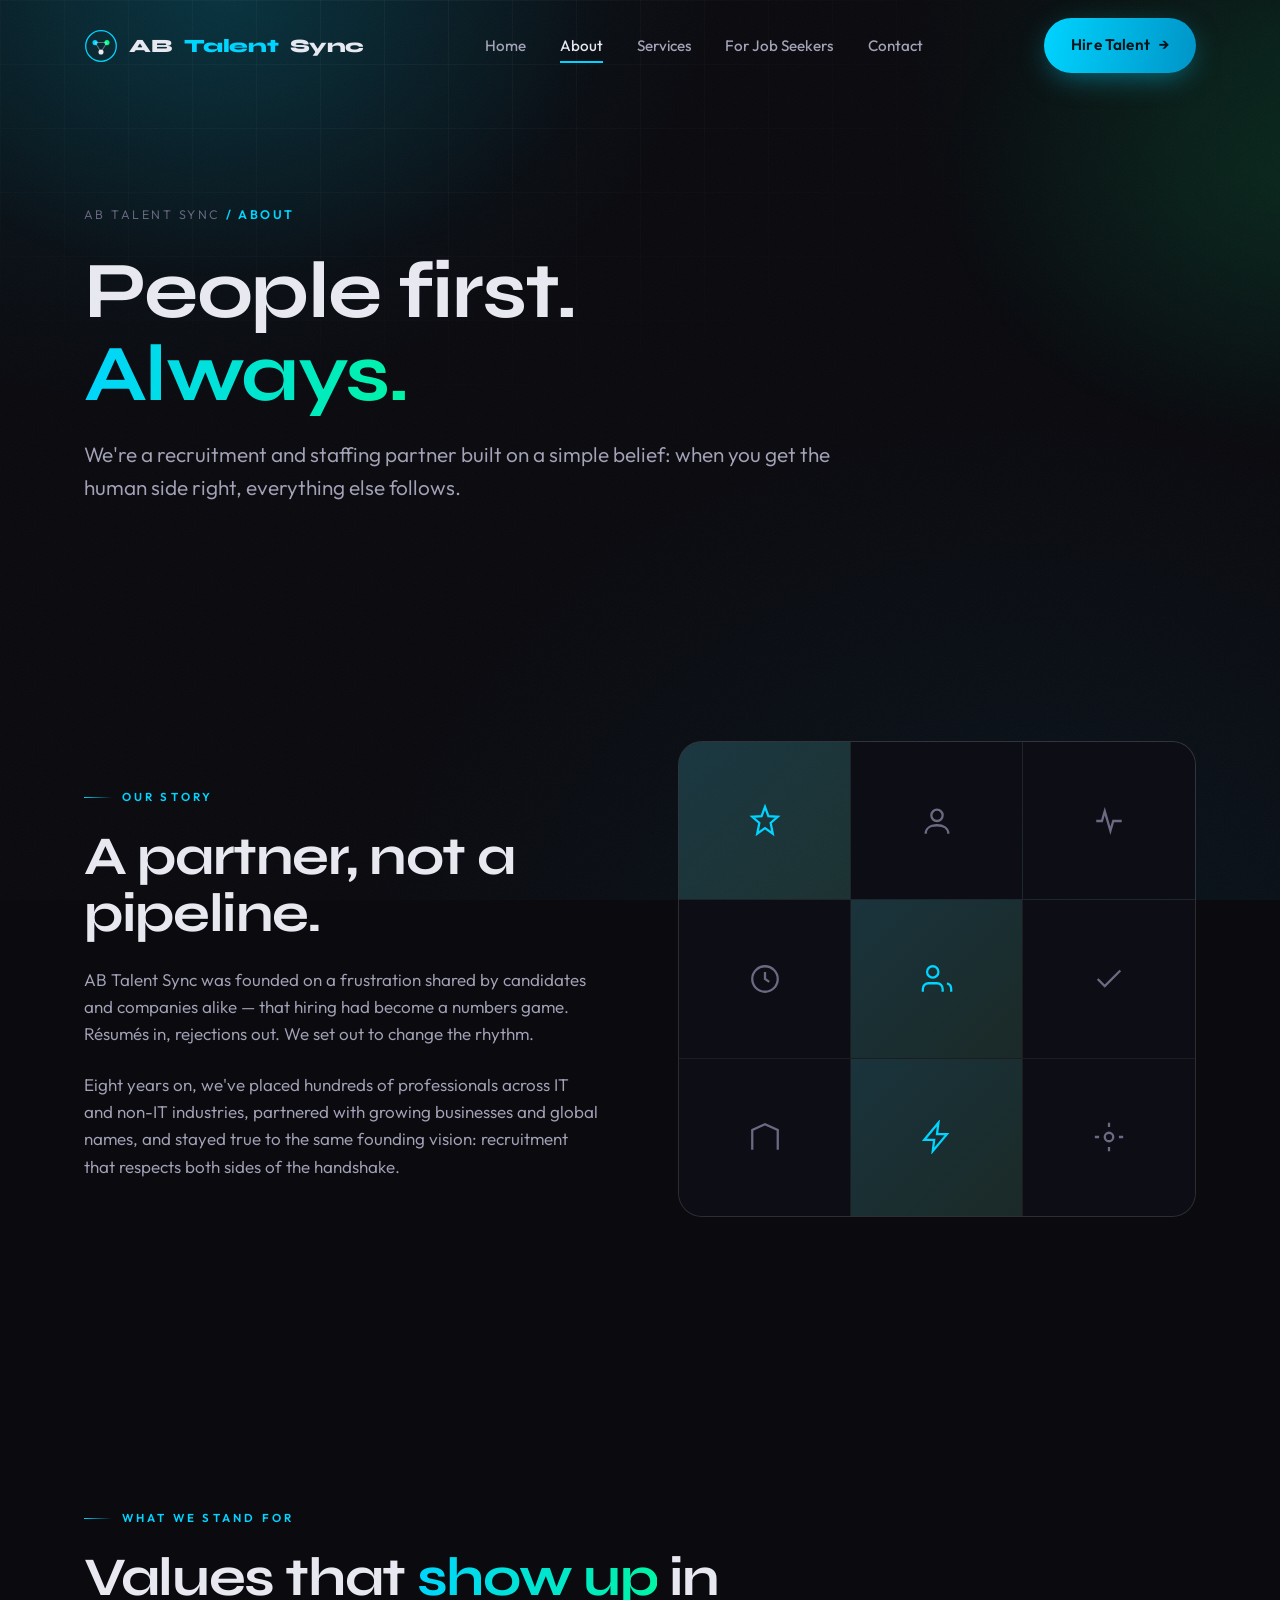
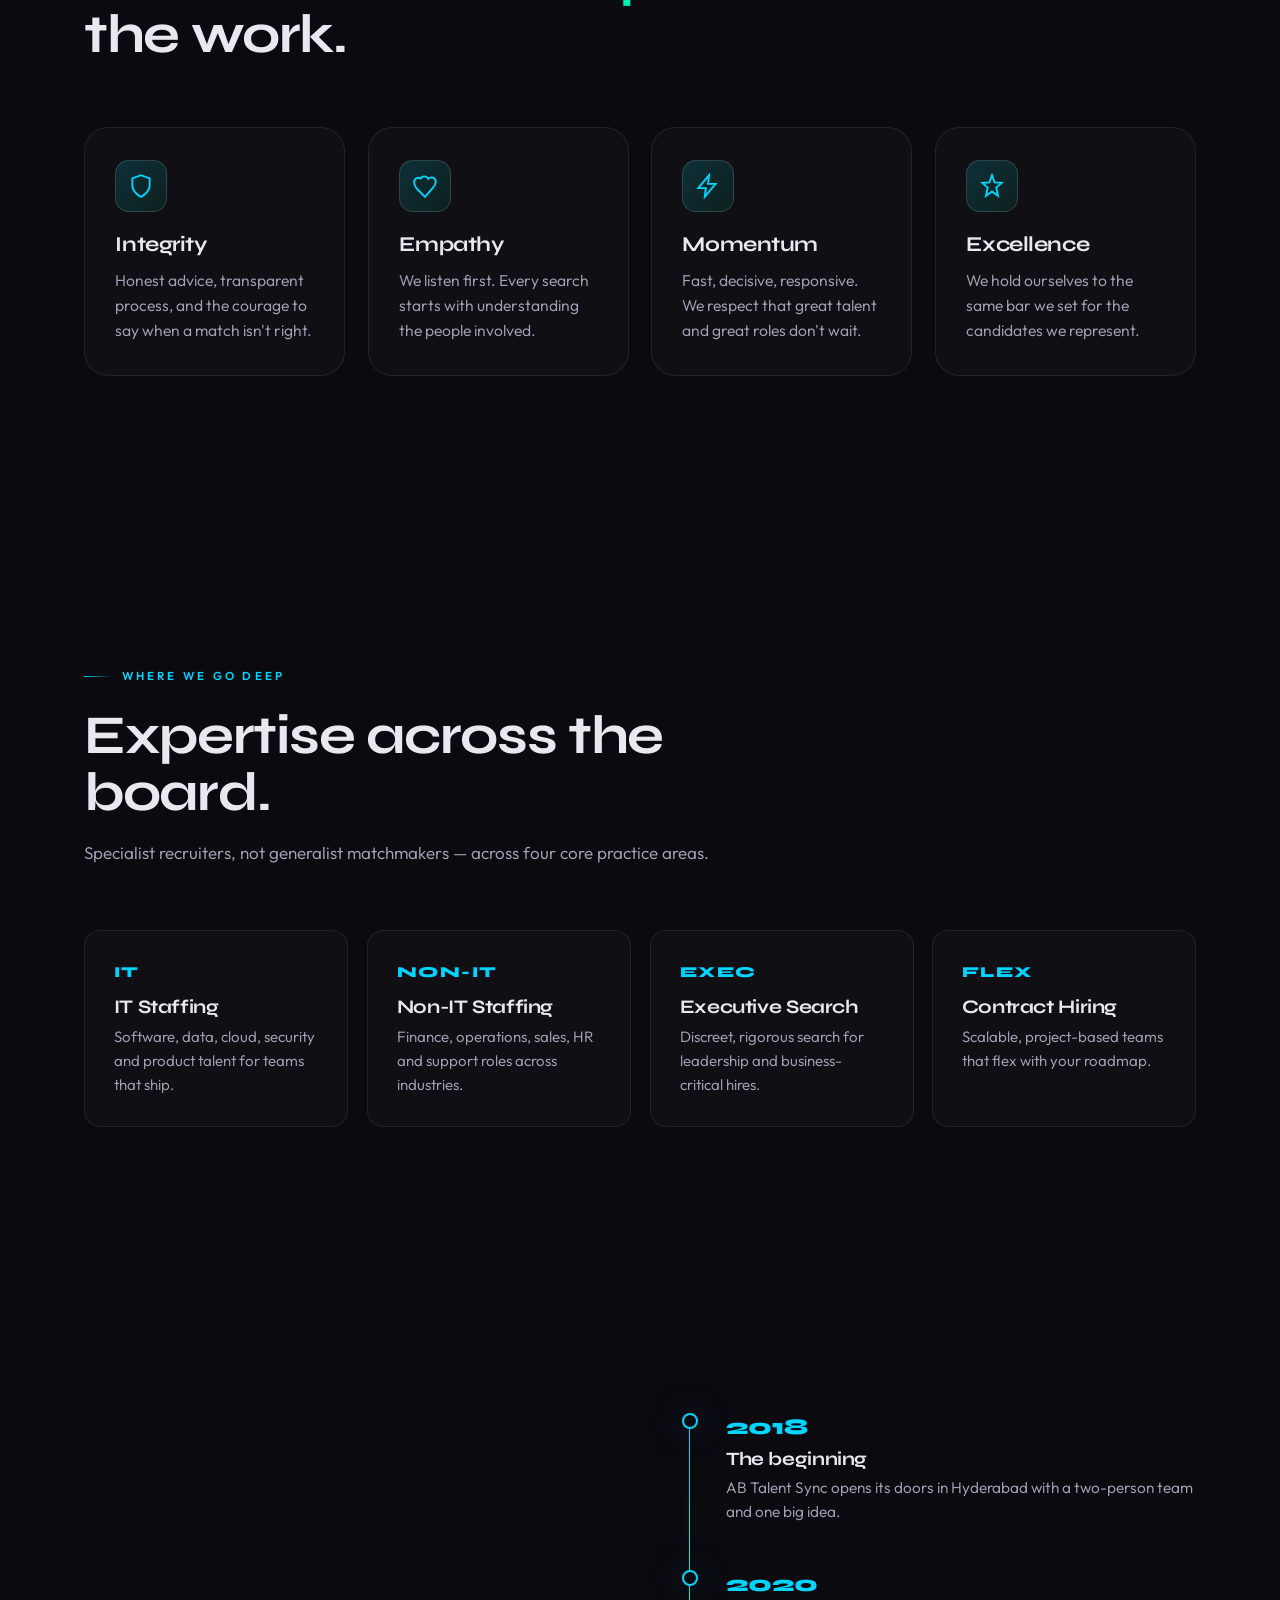
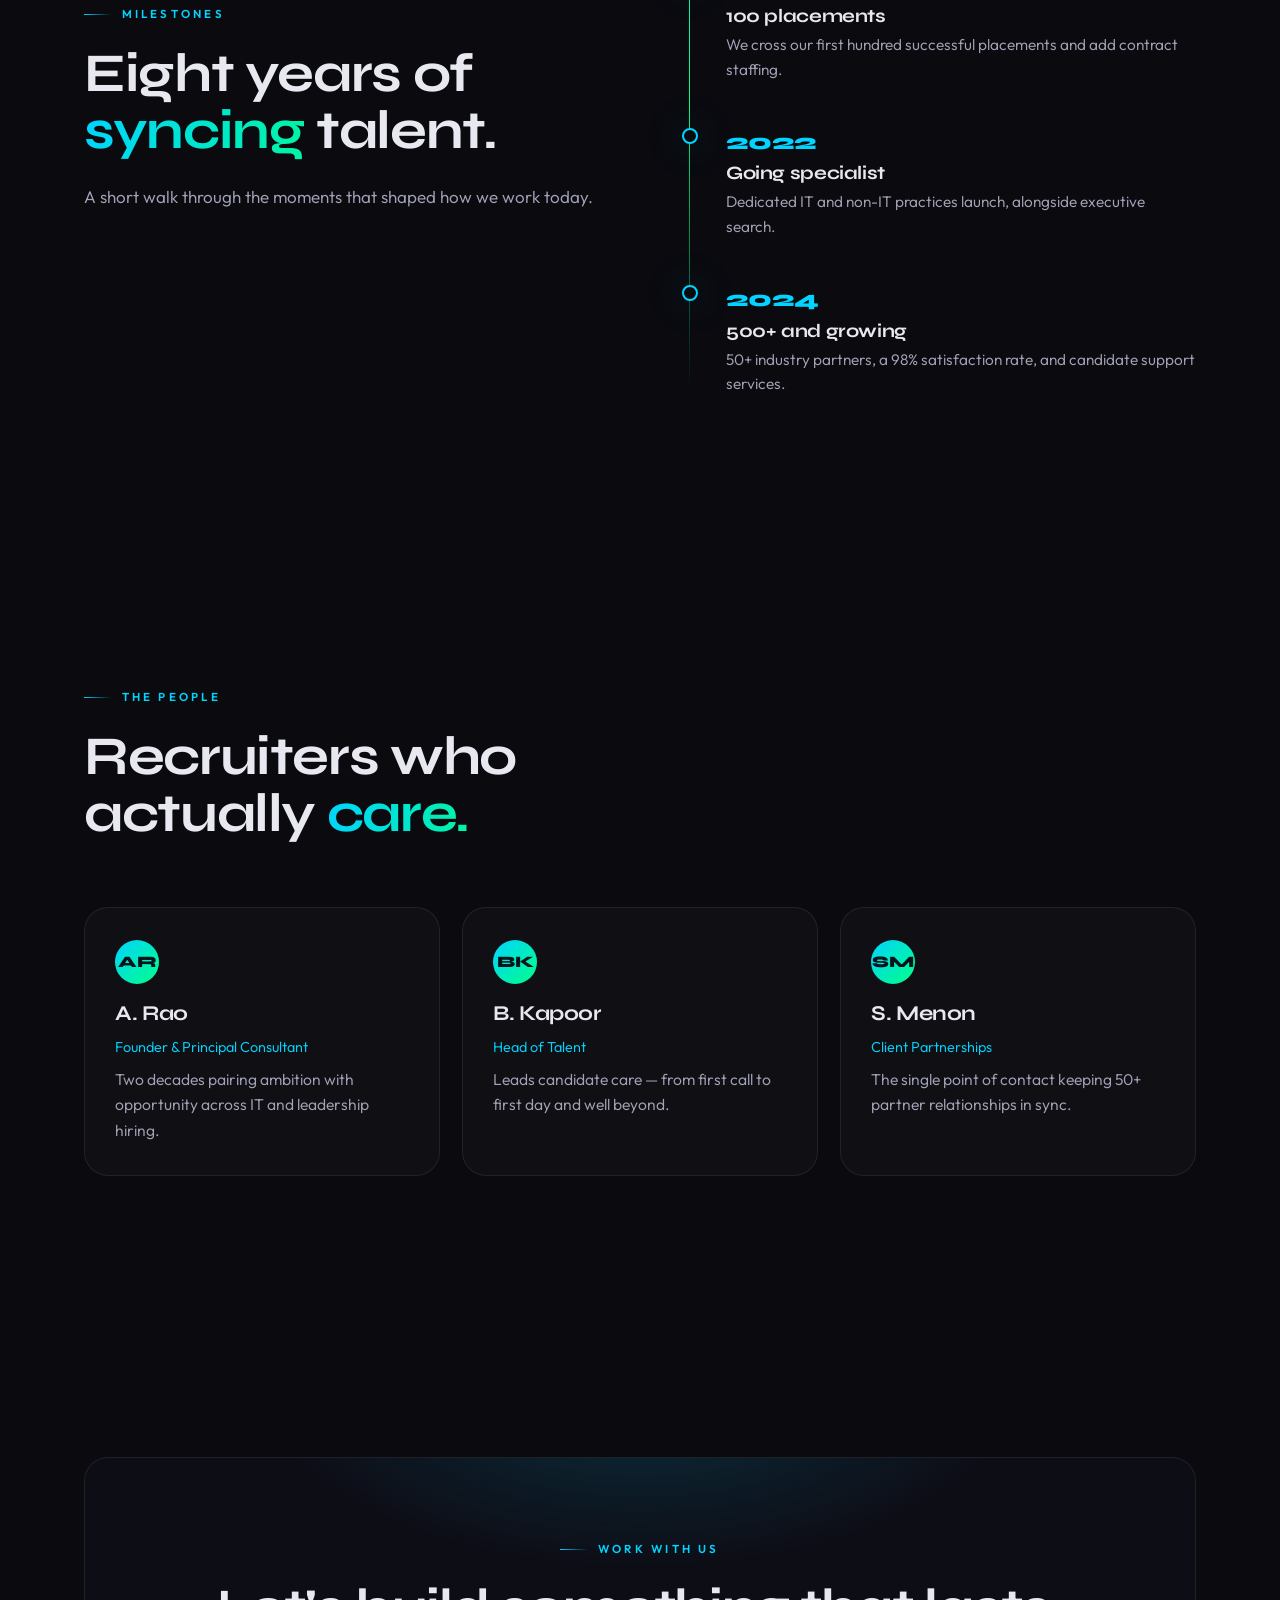
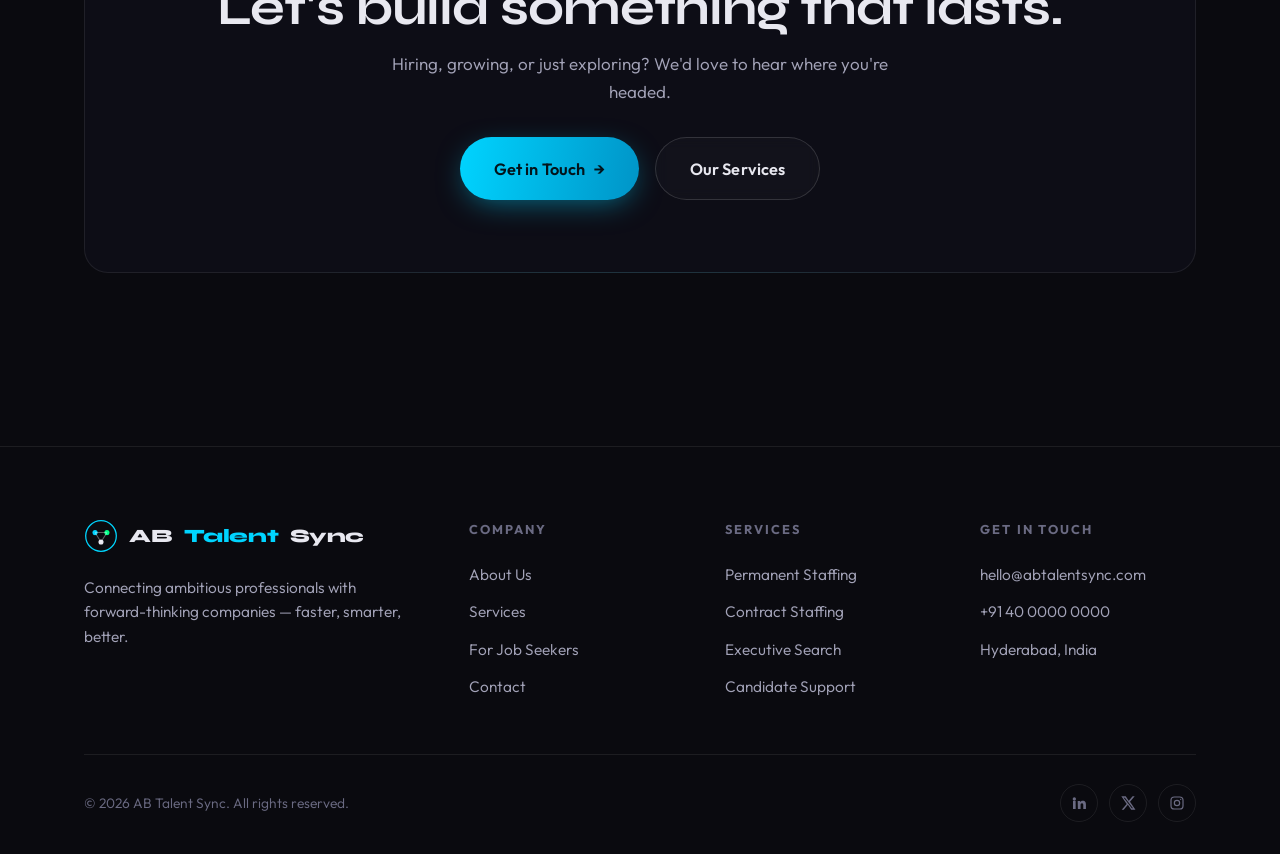
==== about.html @ 8e9a49de "first commit" ====
<!DOCTYPE html>
<html lang="en">
<head>
  <meta charset="UTF-8" />
  <meta name="viewport" content="width=device-width, initial-scale=1.0" />
  <title>About — AB Talent Sync</title>
  <meta name="description" content="The story, mission and values behind AB Talent Sync — a recruitment partner building careers and teams that last." />
  <link rel="preconnect" href="https://fonts.googleapis.com" />
  <link rel="preconnect" href="https://fonts.gstatic.com" crossorigin />
  <link href="https://fonts.googleapis.com/css2?family=Syne:wght@600;700;800&family=Outfit:wght@300;350;400;450;500;600&display=swap" rel="stylesheet" />
  <link rel="stylesheet" href="css/styles.css" />
  <link rel="icon" href="data:image/svg+xml,%3Csvg xmlns='http://www.w3.org/2000/svg' viewBox='0 0 32 32'%3E%3Ccircle cx='16' cy='16' r='14' fill='none' stroke='%2300d4ff' stroke-width='2'/%3E%3Cpath d='M10 20l6-12 6 12' stroke='%2300ff88' stroke-width='2' fill='none'/%3E%3C/svg%3E" />
</head>
<body>
  <div class="scroll-progress" aria-hidden="true"></div>

  <header class="nav">
    <div class="wrap nav__inner">
      <a class="brand" href="index.html" aria-label="AB Talent Sync home">
        <span class="brand__mark" aria-hidden="true">
          <svg viewBox="0 0 40 40" fill="none"><circle cx="20" cy="20" r="18" stroke="url(#g1)" stroke-width="1.5"/><circle cx="13" cy="16" r="3" fill="#00d4ff"/><circle cx="27" cy="16" r="3" fill="#00ff88"/><circle cx="20" cy="27" r="3" fill="#e8e8f0"/><path d="M13 16L27 16M13 16L20 27M27 16L20 27" stroke="#fff" stroke-opacity="0.35" stroke-width="1.2"/><defs><linearGradient id="g1" x1="0" y1="0" x2="40" y2="40"><stop stop-color="#00d4ff"/><stop offset="1" stop-color="#00ff88"/></linearGradient></defs></svg>
        </span>
        AB <b>Talent</b> Sync
      </a>
      <nav class="nav__links" aria-label="Primary">
        <a class="nav__link" href="index.html">Home</a>
        <a class="nav__link" href="about.html">About</a>
        <a class="nav__link" href="services.html">Services</a>
        <a class="nav__link" href="job-seekers.html">For Job Seekers</a>
        <a class="nav__link" href="contact.html">Contact</a>
      </nav>
      <a class="btn btn--primary nav__cta" href="contact.html" data-magnetic>Hire Talent <span class="arrow">→</span></a>
      <button class="nav__burger" aria-label="Open menu" aria-expanded="false" aria-controls="mobile-nav"><span></span><span></span><span></span></button>
    </div>
  </header>
  <nav class="nav__overlay" id="mobile-nav" aria-label="Mobile">
    <a href="index.html">Home</a><a href="about.html">About</a><a href="services.html">Services</a><a href="job-seekers.html">For Job Seekers</a><a href="contact.html">Contact</a>
    <a class="btn btn--primary" href="contact.html">Hire Talent <span class="arrow">→</span></a>
  </nav>

  <main>
    <!-- PAGE HERO -->
    <section class="page-hero">
      <div class="page-hero__grid-deco" aria-hidden="true"></div>
      <div class="wrap">
        <p class="crumb reveal">AB Talent Sync <b>/ About</b></p>
        <h1 class="reveal" data-delay="1">People first.<br><span class="text-grad">Always.</span></h1>
        <p class="lead reveal" data-delay="2">
          We're a recruitment and staffing partner built on a simple belief: when you
          get the human side right, everything else follows.
        </p>
      </div>
    </section>

    <!-- STORY -->
    <section class="section">
      <div class="wrap split">
        <div>
          <span class="eyebrow reveal">Our Story</span>
          <h2 class="h-section reveal" data-delay="1">A partner, not a pipeline.</h2>
          <p class="mission__body reveal" data-delay="2">
            AB Talent Sync was founded on a frustration shared by candidates and
            companies alike — that hiring had become a numbers game. Résumés in,
            rejections out. We set out to change the rhythm.
          </p>
          <p class="mission__body reveal" data-delay="2">
            Eight years on, we've placed hundreds of professionals across IT and
            non-IT industries, partnered with growing businesses and global names,
            and stayed true to the same founding vision: recruitment that respects
            both sides of the handshake.
          </p>
        </div>
        <div class="reveal" data-delay="2">
          <div class="icon-grid" aria-hidden="true">
            <div class="icon-grid__cell icon-grid__cell--accent"><svg viewBox="0 0 24 24" fill="none" stroke="currentColor" stroke-width="1.6"><path d="M12 2l2.4 6.6L21 9l-5 4.4L17.5 21 12 17l-5.5 4L8 13.4 3 9l6.6-.4z"/></svg></div>
            <div class="icon-grid__cell"><svg viewBox="0 0 24 24" fill="none" stroke="currentColor" stroke-width="1.6"><circle cx="12" cy="8" r="4"/><path d="M4 21c0-4 3.5-6 8-6s8 2 8 6"/></svg></div>
            <div class="icon-grid__cell"><svg viewBox="0 0 24 24" fill="none" stroke="currentColor" stroke-width="1.6"><path d="M3 12h4l2-7 4 14 2-7h6"/></svg></div>
            <div class="icon-grid__cell"><svg viewBox="0 0 24 24" fill="none" stroke="currentColor" stroke-width="1.6"><circle cx="12" cy="12" r="9"/><path d="M12 7v5l3 2"/></svg></div>
            <div class="icon-grid__cell icon-grid__cell--accent"><svg viewBox="0 0 24 24" fill="none" stroke="currentColor" stroke-width="1.6"><path d="M16 21v-2a4 4 0 00-4-4H6a4 4 0 00-4 4v2"/><circle cx="9" cy="7" r="4"/><path d="M22 21v-2a4 4 0 00-3-3.9"/></svg></div>
            <div class="icon-grid__cell"><svg viewBox="0 0 24 24" fill="none" stroke="currentColor" stroke-width="1.6"><path d="M20 6L9 17l-5-5"/></svg></div>
            <div class="icon-grid__cell"><svg viewBox="0 0 24 24" fill="none" stroke="currentColor" stroke-width="1.6"><path d="M3 21V7l9-4 9 4v14"/></svg></div>
            <div class="icon-grid__cell icon-grid__cell--accent"><svg viewBox="0 0 24 24" fill="none" stroke="currentColor" stroke-width="1.6"><path d="M13 2L3 14h7l-1 8 10-12h-7z"/></svg></div>
            <div class="icon-grid__cell"><svg viewBox="0 0 24 24" fill="none" stroke="currentColor" stroke-width="1.6"><circle cx="12" cy="12" r="3"/><path d="M12 2v3M12 19v3M2 12h3M19 12h3"/></svg></div>
          </div>
        </div>
      </div>
    </section>

    <!-- VALUES -->
    <section class="section">
      <div class="wrap">
        <div class="section-head reveal">
          <span class="eyebrow">What we stand for</span>
          <h2 class="h-section">Values that <span class="text-grad">show up</span> in the work.</h2>
        </div>
        <div class="cards">
          <article class="card reveal" data-delay="1">
            <div class="card__icon"><svg viewBox="0 0 24 24" fill="none" stroke="currentColor" stroke-width="1.7"><path d="M12 22s8-4 8-11V5l-8-3-8 3v6c0 7 8 11 8 11z"/></svg></div>
            <h3>Integrity</h3>
            <p>Honest advice, transparent process, and the courage to say when a match isn't right.</p>
          </article>
          <article class="card reveal" data-delay="2">
            <div class="card__icon"><svg viewBox="0 0 24 24" fill="none" stroke="currentColor" stroke-width="1.7"><path d="M19 14c1.5-1.6 3-3.5 3-6a4 4 0 00-7-2.6A4 4 0 008 5a4 4 0 00-6 4c0 2.5 1.5 4.4 3 6l7 7z"/></svg></div>
            <h3>Empathy</h3>
            <p>We listen first. Every search starts with understanding the people involved.</p>
          </article>
          <article class="card reveal" data-delay="3">
            <div class="card__icon"><svg viewBox="0 0 24 24" fill="none" stroke="currentColor" stroke-width="1.7"><path d="M13 2L3 14h7l-1 8 10-12h-7z"/></svg></div>
            <h3>Momentum</h3>
            <p>Fast, decisive, responsive. We respect that great talent and great roles don't wait.</p>
          </article>
          <article class="card reveal" data-delay="4">
            <div class="card__icon"><svg viewBox="0 0 24 24" fill="none" stroke="currentColor" stroke-width="1.7"><path d="M12 2l2.4 6.6L21 9l-5 4.4L17.5 21 12 17l-5.5 4L8 13.4 3 9l6.6-.4z"/></svg></div>
            <h3>Excellence</h3>
            <p>We hold ourselves to the same bar we set for the candidates we represent.</p>
          </article>
        </div>
      </div>
    </section>

    <!-- EXPERTISE -->
    <section class="section">
      <div class="wrap">
        <div class="section-head reveal">
          <span class="eyebrow">Where we go deep</span>
          <h2 class="h-section">Expertise across the board.</h2>
          <p>Specialist recruiters, not generalist matchmakers — across four core practice areas.</p>
        </div>
        <div class="expertise">
          <div class="expertise__item reveal" data-delay="1"><div class="k">IT</div><h4>IT Staffing</h4><p>Software, data, cloud, security and product talent for teams that ship.</p></div>
          <div class="expertise__item reveal" data-delay="2"><div class="k">NON-IT</div><h4>Non-IT Staffing</h4><p>Finance, operations, sales, HR and support roles across industries.</p></div>
          <div class="expertise__item reveal" data-delay="3"><div class="k">EXEC</div><h4>Executive Search</h4><p>Discreet, rigorous search for leadership and business-critical hires.</p></div>
          <div class="expertise__item reveal" data-delay="4"><div class="k">FLEX</div><h4>Contract Hiring</h4><p>Scalable, project-based teams that flex with your roadmap.</p></div>
        </div>
      </div>
    </section>

    <!-- TIMELINE -->
    <section class="section">
      <div class="wrap split">
        <div>
          <span class="eyebrow reveal">Milestones</span>
          <h2 class="h-section reveal" data-delay="1">Eight years of <span class="text-grad">syncing</span> talent.</h2>
          <p class="mission__body reveal" data-delay="2">A short walk through the moments that shaped how we work today.</p>
        </div>
        <div class="timeline reveal" data-delay="2">
          <div class="tl-item"><div class="yr">2018</div><h4>The beginning</h4><p>AB Talent Sync opens its doors in Hyderabad with a two-person team and one big idea.</p></div>
          <div class="tl-item"><div class="yr">2020</div><h4>100 placements</h4><p>We cross our first hundred successful placements and add contract staffing.</p></div>
          <div class="tl-item"><div class="yr">2022</div><h4>Going specialist</h4><p>Dedicated IT and non-IT practices launch, alongside executive search.</p></div>
          <div class="tl-item"><div class="yr">2024</div><h4>500+ and growing</h4><p>50+ industry partners, a 98% satisfaction rate, and candidate support services.</p></div>
        </div>
      </div>
    </section>

    <!-- TEAM -->
    <section class="section">
      <div class="wrap">
        <div class="section-head reveal">
          <span class="eyebrow">The people</span>
          <h2 class="h-section">Recruiters who actually <span class="text-grad">care.</span></h2>
        </div>
        <div class="cards">
          <article class="card reveal" data-delay="1"><div class="quote__avatar" style="margin-bottom:1.2rem;">AR</div><h3>A. Rao</h3><p style="color:var(--cyan);font-size:0.9rem;margin-bottom:0.5rem;">Founder & Principal Consultant</p><p>Two decades pairing ambition with opportunity across IT and leadership hiring.</p></article>
          <article class="card reveal" data-delay="2"><div class="quote__avatar" style="margin-bottom:1.2rem;">BK</div><h3>B. Kapoor</h3><p style="color:var(--cyan);font-size:0.9rem;margin-bottom:0.5rem;">Head of Talent</p><p>Leads candidate care — from first call to first day and well beyond.</p></article>
          <article class="card reveal" data-delay="3"><div class="quote__avatar" style="margin-bottom:1.2rem;">SM</div><h3>S. Menon</h3><p style="color:var(--cyan);font-size:0.9rem;margin-bottom:0.5rem;">Client Partnerships</p><p>The single point of contact keeping 50+ partner relationships in sync.</p></article>
        </div>
      </div>
    </section>

    <!-- CTA -->
    <section class="section">
      <div class="wrap">
        <div class="cta-banner reveal">
          <span class="eyebrow" style="justify-content:center;">Work with us</span>
          <h2>Let's build something that lasts.</h2>
          <p>Hiring, growing, or just exploring? We'd love to hear where you're headed.</p>
          <div class="group">
            <a class="btn btn--primary btn--lg" href="contact.html" data-magnetic>Get in Touch <span class="arrow">→</span></a>
            <a class="btn btn--ghost btn--lg" href="services.html">Our Services</a>
          </div>
        </div>
      </div>
    </section>
  </main>

  <footer class="footer">
    <div class="wrap">
      <div class="footer__grid">
        <div class="footer__brand">
          <a class="brand" href="index.html"><span class="brand__mark" aria-hidden="true"><svg viewBox="0 0 40 40" fill="none"><circle cx="20" cy="20" r="18" stroke="url(#g2)" stroke-width="1.5"/><circle cx="13" cy="16" r="3" fill="#00d4ff"/><circle cx="27" cy="16" r="3" fill="#00ff88"/><circle cx="20" cy="27" r="3" fill="#e8e8f0"/><path d="M13 16L27 16M13 16L20 27M27 16L20 27" stroke="#fff" stroke-opacity="0.35" stroke-width="1.2"/><defs><linearGradient id="g2" x1="0" y1="0" x2="40" y2="40"><stop stop-color="#00d4ff"/><stop offset="1" stop-color="#00ff88"/></linearGradient></defs></svg></span>AB <b>Talent</b> Sync</a>
          <p>Connecting ambitious professionals with forward-thinking companies — faster, smarter, better.</p>
        </div>
        <div class="footer__col"><h5>Company</h5><a href="about.html">About Us</a><a href="services.html">Services</a><a href="job-seekers.html">For Job Seekers</a><a href="contact.html">Contact</a></div>
        <div class="footer__col"><h5>Services</h5><a href="services.html">Permanent Staffing</a><a href="services.html">Contract Staffing</a><a href="services.html">Executive Search</a><a href="services.html">Candidate Support</a></div>
        <div class="footer__col"><h5>Get in touch</h5><a href="mailto:hello@abtalentsync.com">hello@abtalentsync.com</a><a href="tel:+914000000000">+91 40 0000 0000</a><a href="contact.html">Hyderabad, India</a></div>
      </div>
      <div class="footer__bottom">
        <span>© <span id="year">2026</span> AB Talent Sync. All rights reserved.</span>
        <div class="footer__social">
          <a href="#" aria-label="LinkedIn"><svg viewBox="0 0 24 24" fill="currentColor"><path d="M4.98 3.5A2.5 2.5 0 002.5 6a2.5 2.5 0 005 0 2.5 2.5 0 00-2.52-2.5zM3 8.98h4v12H3zM10 8.98h3.8v1.64h.05c.53-1 1.83-2.06 3.77-2.06 4.03 0 4.78 2.65 4.78 6.1v6.32h-4v-5.6c0-1.34-.02-3.06-1.87-3.06-1.87 0-2.16 1.46-2.16 2.96v5.7h-4z"/></svg></a>
          <a href="#" aria-label="Twitter"><svg viewBox="0 0 24 24" fill="currentColor"><path d="M18.9 2H22l-7 8 8.2 12h-6.4l-5-7.3L5.6 22H2.5l7.5-8.6L2 2h6.6l4.5 6.7zM17.8 20h1.7L7.3 4H5.5z"/></svg></a>
          <a href="#" aria-label="Instagram"><svg viewBox="0 0 24 24" fill="none" stroke="currentColor" stroke-width="1.8"><rect x="3" y="3" width="18" height="18" rx="5"/><circle cx="12" cy="12" r="4"/><circle cx="17.5" cy="6.5" r="1" fill="currentColor" stroke="none"/></svg></a>
        </div>
      </div>
    </div>
  </footer>

  <script src="js/main.js" defer></script>
</body>
</html>
---- css/styles.css ----
/* ============================================================
   AB TALENT SYNC — Global Stylesheet
   Dark, premium recruiting aesthetic
   Display: Syne · Body: Outfit
   ============================================================ */

/* ---------- Tokens ---------- */
:root {
  --bg:            #0a0a0f;
  --bg-2:          #0d0d16;
  --surface:       rgba(255, 255, 255, 0.024);
  --surface-2:     rgba(255, 255, 255, 0.045);
  --line:          rgba(255, 255, 255, 0.08);
  --line-strong:   rgba(255, 255, 255, 0.14);

  --text:          #e8e8f0;
  --text-dim:      #a3a3b8;
  --text-faint:    #6a6a82;

  --cyan:          #00d4ff;
  --cyan-deep:     #0094c7;
  --green:         #00ff88;
  --green-deep:    #00b863;

  --glow-cyan:     0 0 40px rgba(0, 212, 255, 0.28);
  --glow-green:    0 0 40px rgba(0, 255, 136, 0.22);

  --ease:          cubic-bezier(0.25, 0.46, 0.45, 0.94);
  --ease-out:      cubic-bezier(0.16, 1, 0.3, 1);

  --maxw:          1240px;
  --pad:           clamp(1.25rem, 5vw, 4rem);

  --font-display:  'Syne', sans-serif;
  --font-body:     'Outfit', sans-serif;

  --r-sm: 10px;
  --r-md: 16px;
  --r-lg: 24px;
}

/* ---------- Reset ---------- */
*, *::before, *::after { box-sizing: border-box; margin: 0; padding: 0; }

html { scroll-behavior: smooth; -webkit-text-size-adjust: 100%; }

body {
  font-family: var(--font-body);
  background: var(--bg);
  color: var(--text);
  line-height: 1.6;
  font-size: 1.0625rem;
  font-weight: 350;
  overflow-x: hidden;
  -webkit-font-smoothing: antialiased;
  text-rendering: optimizeLegibility;
}

/* atmospheric base layer — gradient mesh + noise */
body::before {
  content: "";
  position: fixed;
  inset: 0;
  z-index: -2;
  background:
    radial-gradient(60rem 50rem at 12% -8%, rgba(0, 212, 255, 0.10), transparent 60%),
    radial-gradient(50rem 45rem at 105% 8%, rgba(0, 255, 136, 0.07), transparent 55%),
    radial-gradient(70rem 60rem at 80% 110%, rgba(0, 148, 199, 0.08), transparent 60%),
    var(--bg);
}
body::after {
  content: "";
  position: fixed;
  inset: 0;
  z-index: -1;
  pointer-events: none;
  opacity: 0.035;
  background-image: url("data:image/svg+xml,%3Csvg xmlns='http://www.w3.org/2000/svg' width='160' height='160'%3E%3Cfilter id='n'%3E%3CfeTurbulence type='fractalNoise' baseFrequency='0.9' numOctaves='2' stitchTiles='stitch'/%3E%3C/filter%3E%3Crect width='100%25' height='100%25' filter='url(%23n)'/%3E%3C/svg%3E");
}

img { max-width: 100%; display: block; }
a { color: inherit; text-decoration: none; }
button { font-family: inherit; cursor: pointer; border: none; background: none; color: inherit; }
ul { list-style: none; }
::selection { background: var(--cyan); color: #04141a; }

/* ---------- Layout helpers ---------- */
.wrap { width: 100%; max-width: var(--maxw); margin-inline: auto; padding-inline: var(--pad); }
.section { padding-block: clamp(4.5rem, 11vw, 9rem); position: relative; }
.section--tight { padding-block: clamp(3rem, 7vw, 5.5rem); }

.eyebrow {
  display: inline-flex;
  align-items: center;
  gap: 0.6rem;
  font-family: var(--font-body);
  font-size: 0.72rem;
  font-weight: 600;
  letter-spacing: 0.28em;
  text-transform: uppercase;
  color: var(--cyan);
  margin-bottom: 1.4rem;
}
.eyebrow::before {
  content: "";
  width: 28px;
  height: 1px;
  background: linear-gradient(90deg, var(--cyan), transparent);
}

h1, h2, h3, h4 { font-family: var(--font-display); font-weight: 700; line-height: 1.04; letter-spacing: -0.02em; }

.h-display {
  font-size: clamp(2.6rem, 8vw, 6rem);
  font-weight: 800;
}
.h-section {
  font-size: clamp(2rem, 4.6vw, 3.4rem);
  font-weight: 700;
  letter-spacing: -0.025em;
}
.lead { color: var(--text-dim); font-size: clamp(1.02rem, 1.6vw, 1.22rem); max-width: 54ch; }

.accent { color: var(--cyan); }
.accent-green { color: var(--green); }
.text-grad {
  background: linear-gradient(100deg, var(--cyan), var(--green) 130%);
  -webkit-background-clip: text;
  background-clip: text;
  color: transparent;
}

/* ---------- Buttons ---------- */
.btn {
  --b: var(--cyan);
  position: relative;
  display: inline-flex;
  align-items: center;
  gap: 0.55rem;
  padding: 0.95rem 1.7rem;
  border-radius: 999px;
  font-family: var(--font-body);
  font-weight: 600;
  font-size: 0.96rem;
  letter-spacing: 0.01em;
  transition: transform 0.4s var(--ease), box-shadow 0.4s var(--ease), background 0.4s var(--ease);
  will-change: transform;
}
.btn .arrow { transition: transform 0.4s var(--ease); }
.btn:hover .arrow { transform: translateX(4px); }

.btn--primary {
  background: linear-gradient(100deg, var(--cyan), var(--cyan-deep));
  color: #03141b;
  box-shadow: 0 8px 30px -8px rgba(0, 212, 255, 0.55);
}
.btn--primary:hover { box-shadow: 0 12px 44px -8px rgba(0, 212, 255, 0.75), var(--glow-cyan); }

.btn--green {
  background: linear-gradient(100deg, var(--green), var(--green-deep));
  color: #02160d;
  box-shadow: 0 8px 30px -8px rgba(0, 255, 136, 0.5);
}
.btn--green:hover { box-shadow: 0 12px 44px -8px rgba(0, 255, 136, 0.7), var(--glow-green); }

.btn--ghost {
  border: 1px solid var(--line-strong);
  color: var(--text);
  background: var(--surface);
  backdrop-filter: blur(6px);
}
.btn--ghost:hover { border-color: var(--cyan); color: var(--cyan); background: rgba(0, 212, 255, 0.06); }

.btn--lg { padding: 1.1rem 2.1rem; font-size: 1.02rem; }

/* ============================================================
   NAVIGATION
   ============================================================ */
.nav {
  position: fixed;
  inset: 0 0 auto 0;
  z-index: 100;
  transition: background 0.45s var(--ease), backdrop-filter 0.45s var(--ease), border-color 0.45s var(--ease), padding 0.45s var(--ease);
  border-bottom: 1px solid transparent;
  padding-block: 1.15rem;
}
.nav.scrolled {
  background: rgba(10, 10, 15, 0.72);
  backdrop-filter: blur(18px) saturate(140%);
  border-bottom-color: var(--line);
  padding-block: 0.7rem;
}
.nav__inner {
  display: flex;
  align-items: center;
  justify-content: space-between;
  gap: 1.5rem;
}
.brand { display: inline-flex; align-items: center; gap: 0.7rem; font-family: var(--font-display); font-weight: 800; font-size: 1.18rem; letter-spacing: -0.02em; }
.brand__mark {
  width: 34px; height: 34px;
  flex-shrink: 0;
}
.brand__mark svg { width: 100%; height: 100%; display: block; }
.brand b { color: var(--cyan); font-weight: 800; }

.nav__links { display: flex; align-items: center; gap: 2.1rem; }
.nav__link {
  position: relative;
  font-size: 0.95rem;
  font-weight: 450;
  color: var(--text-dim);
  transition: color 0.3s var(--ease);
  padding-block: 0.3rem;
}
.nav__link::after {
  content: "";
  position: absolute;
  left: 0; bottom: 0;
  width: 100%; height: 1.5px;
  background: var(--cyan);
  transform: scaleX(0);
  transform-origin: left;
  transition: transform 0.4s var(--ease);
}
.nav__link:hover { color: var(--text); }
.nav__link:hover::after,
.nav__link.active::after { transform: scaleX(1); }
.nav__link.active { color: var(--text); }

.nav__cta { display: inline-flex; align-items: center; }

.nav__burger {
  display: none;
  width: 44px; height: 44px;
  flex-direction: column;
  justify-content: center;
  align-items: center;
  gap: 6px;
  z-index: 120;
}
.nav__burger span {
  width: 24px; height: 2px;
  background: var(--text);
  border-radius: 2px;
  transition: transform 0.4s var(--ease), opacity 0.3s var(--ease);
}
.nav__burger.open span:nth-child(1) { transform: translateY(8px) rotate(45deg); }
.nav__burger.open span:nth-child(2) { opacity: 0; }
.nav__burger.open span:nth-child(3) { transform: translateY(-8px) rotate(-45deg); }

/* mobile overlay */
.nav__overlay {
  position: fixed;
  inset: 0;
  z-index: 110;
  background: rgba(8, 8, 13, 0.96);
  backdrop-filter: blur(20px);
  display: flex;
  flex-direction: column;
  justify-content: center;
  gap: 0.4rem;
  padding: var(--pad);
  opacity: 0;
  visibility: hidden;
  transform: translateY(-12px);
  transition: opacity 0.45s var(--ease), transform 0.45s var(--ease), visibility 0.45s;
}
.nav__overlay.open { opacity: 1; visibility: visible; transform: none; }
.nav__overlay a {
  font-family: var(--font-display);
  font-size: clamp(2rem, 9vw, 3.2rem);
  font-weight: 700;
  color: var(--text);
  padding-block: 0.5rem;
  border-bottom: 1px solid var(--line);
  opacity: 0;
  transform: translateX(-16px);
  transition: opacity 0.5s var(--ease), transform 0.5s var(--ease), color 0.3s;
}
.nav__overlay.open a { opacity: 1; transform: none; }
.nav__overlay.open a:nth-child(1) { transition-delay: 0.08s; }
.nav__overlay.open a:nth-child(2) { transition-delay: 0.14s; }
.nav__overlay.open a:nth-child(3) { transition-delay: 0.20s; }
.nav__overlay.open a:nth-child(4) { transition-delay: 0.26s; }
.nav__overlay.open a:nth-child(5) { transition-delay: 0.32s; }
.nav__overlay.open a:nth-child(6) { transition-delay: 0.38s; }
.nav__overlay a:hover { color: var(--cyan); }
.nav__overlay .btn { align-self: flex-start; margin-top: 1.2rem; }

/* ============================================================
   HERO
   ============================================================ */
.hero {
  position: relative;
  min-height: 100svh;
  display: flex;
  align-items: center;
  padding-top: 6rem;
  overflow: hidden;
}
#hero-canvas {
  position: absolute;
  inset: 0;
  z-index: 0;
  width: 100%;
  height: 100%;
}
.hero__veil {
  position: absolute;
  inset: 0;
  z-index: 1;
  pointer-events: none;
  background:
    radial-gradient(40rem 30rem at 28% 42%, rgba(0, 212, 255, 0.10), transparent 70%),
    linear-gradient(180deg, transparent 55%, var(--bg) 100%);
}
.hero__inner { position: relative; z-index: 2; width: 100%; }
.hero__grid {
  display: grid;
  grid-template-columns: minmax(0, 1.35fr) minmax(0, 0.65fr);
  gap: 3rem;
  align-items: center;
}

.hero h1 { margin-bottom: 1.8rem; }
.hero__line { display: block; }
.hero__cycler {
  display: inline-grid;
  vertical-align: bottom;
}
.hero__cycler .word {
  grid-area: 1 / 1;
  background: linear-gradient(100deg, var(--cyan), var(--green));
  -webkit-background-clip: text;
  background-clip: text;
  color: transparent;
  opacity: 0;
  transform: translateY(0.55em);
  clip-path: inset(0 0 100% 0);
  transition: opacity 0.6s var(--ease-out), transform 0.6s var(--ease-out), clip-path 0.6s var(--ease-out);
}
.hero__cycler .word.in  { opacity: 1; transform: none; clip-path: inset(-0.1em 0 -0.1em 0); }
.hero__cycler .word.out { opacity: 0; transform: translateY(-0.5em); clip-path: inset(100% 0 0 0); }

.hero__sub { margin: 0 0 2.4rem; font-size: clamp(1.05rem, 1.7vw, 1.28rem); color: var(--text-dim); max-width: 46ch; }
.hero__cta { display: flex; flex-wrap: wrap; gap: 1rem; }

.hero__aside {
  display: flex;
  flex-direction: column;
  gap: 1rem;
  padding-left: 1.5rem;
  border-left: 1px solid var(--line);
}
.hero__aside .stat-mini { }
.hero__aside .stat-mini b { font-family: var(--font-display); font-size: 2.1rem; font-weight: 800; color: var(--text); display: block; line-height: 1; }
.hero__aside .stat-mini span { font-size: 0.82rem; color: var(--text-faint); letter-spacing: 0.04em; }

/* scroll indicator */
.scroll-cue {
  position: absolute;
  left: 50%; bottom: 2rem;
  transform: translateX(-50%);
  z-index: 3;
  display: flex;
  flex-direction: column;
  align-items: center;
  gap: 0.6rem;
  color: var(--text-faint);
  font-size: 0.7rem;
  letter-spacing: 0.25em;
  text-transform: uppercase;
}
.scroll-cue__line {
  width: 1px; height: 46px;
  background: linear-gradient(var(--cyan), transparent);
  position: relative;
  overflow: hidden;
}
.scroll-cue__line::after {
  content: ""; position: absolute; top: 0; left: 0;
  width: 100%; height: 40%;
  background: var(--cyan);
  animation: scrollDot 2.2s var(--ease) infinite;
}
@keyframes scrollDot { 0% { transform: translateY(-120%); } 100% { transform: translateY(280%); } }

/* ============================================================
   STATS BAR
   ============================================================ */
.stats {
  border-block: 1px solid var(--line);
  background: linear-gradient(180deg, rgba(255,255,255,0.015), transparent);
}
.stats__grid {
  display: grid;
  grid-template-columns: repeat(4, 1fr);
  gap: 1px;
  background: var(--line);
  border-radius: var(--r-md);
  overflow: hidden;
}
.stat {
  background: var(--bg);
  padding: clamp(1.8rem, 3vw, 2.6rem) 1.5rem;
  text-align: center;
}
.stat__num {
  font-family: var(--font-display);
  font-weight: 800;
  font-size: clamp(2.2rem, 4.5vw, 3.4rem);
  line-height: 1;
  background: linear-gradient(180deg, var(--text), var(--cyan));
  -webkit-background-clip: text;
  background-clip: text;
  color: transparent;
}
.stat__label { margin-top: 0.7rem; color: var(--text-dim); font-size: 0.9rem; letter-spacing: 0.03em; }

/* ============================================================
   GENERIC SECTION HEADERS
   ============================================================ */
.section-head { max-width: 60ch; margin-bottom: clamp(2.4rem, 5vw, 4rem); }
.section-head.center { margin-inline: auto; text-align: center; }
.section-head.center .eyebrow::before { display: none; }
.section-head p { margin-top: 1.1rem; color: var(--text-dim); }

/* ============================================================
   MISSION / TWO-COLUMN
   ============================================================ */
.split {
  display: grid;
  grid-template-columns: 1fr 1fr;
  gap: clamp(2rem, 6vw, 5rem);
  align-items: center;
}
.mission__statement {
  font-family: var(--font-display);
  font-weight: 700;
  font-size: clamp(1.8rem, 3.6vw, 3rem);
  line-height: 1.12;
  letter-spacing: -0.02em;
}
.mission__statement .text-grad { display: inline; }
.mission__body { color: var(--text-dim); margin-top: 1.5rem; }

/* icon grid visual */
.icon-grid {
  display: grid;
  grid-template-columns: repeat(3, 1fr);
  gap: 1px;
  background: var(--line);
  border: 1px solid var(--line);
  border-radius: var(--r-lg);
  overflow: hidden;
  aspect-ratio: 1 / 0.92;
}
.icon-grid__cell {
  background: var(--bg-2);
  display: grid;
  place-items: center;
  position: relative;
  transition: background 0.4s var(--ease);
  color: var(--text-faint);
}
.icon-grid__cell svg { width: 34px; height: 34px; transition: transform 0.5s var(--ease), color 0.4s var(--ease); }
.icon-grid__cell:hover { background: rgba(0,212,255,0.05); color: var(--cyan); }
.icon-grid__cell:hover svg { transform: scale(1.15) rotate(-4deg); }
.icon-grid__cell--accent { background: linear-gradient(135deg, rgba(0,212,255,0.12), rgba(0,255,136,0.06)); color: var(--cyan); }

/* ============================================================
   FEATURE / DIFFERENTIATOR CARDS
   ============================================================ */
.cards {
  display: grid;
  grid-template-columns: repeat(auto-fit, minmax(250px, 1fr));
  gap: 1.4rem;
}
.card {
  position: relative;
  padding: 2rem 1.9rem;
  border: 1px solid var(--line);
  border-radius: var(--r-lg);
  background: var(--surface);
  overflow: hidden;
  transition: transform 0.5s var(--ease), border-color 0.5s var(--ease), background 0.5s var(--ease);
}
.card::before {
  content: "";
  position: absolute;
  inset: 0;
  background: radial-gradient(20rem 16rem at var(--mx, 50%) var(--my, 0%), rgba(0,212,255,0.10), transparent 70%);
  opacity: 0;
  transition: opacity 0.5s var(--ease);
  pointer-events: none;
}
.card:hover { transform: translateY(-6px); border-color: var(--line-strong); background: var(--surface-2); }
.card:hover::before { opacity: 1; }
.card__icon {
  width: 52px; height: 52px;
  display: grid; place-items: center;
  border-radius: 14px;
  background: linear-gradient(135deg, rgba(0,212,255,0.16), rgba(0,255,136,0.08));
  border: 1px solid var(--line-strong);
  color: var(--cyan);
  margin-bottom: 1.4rem;
}
.card__icon svg { width: 26px; height: 26px; }
.card h3 { font-size: 1.32rem; margin-bottom: 0.7rem; }
.card p { color: var(--text-dim); font-size: 0.98rem; }
.card__num {
  position: absolute;
  top: 1.3rem; right: 1.5rem;
  font-family: var(--font-display);
  font-weight: 800;
  font-size: 1rem;
  color: var(--text-faint);
  opacity: 0.5;
}

/* ============================================================
   DUAL CTA SPLIT (diagonal)
   ============================================================ */
.dual {
  position: relative;
  display: grid;
  grid-template-columns: 1fr 1fr;
  min-height: 460px;
  isolation: isolate;
  border-block: 1px solid var(--line);
}
.dual__half {
  padding: clamp(3rem, 6vw, 5rem) clamp(2rem, 5vw, 4.5rem);
  display: flex;
  flex-direction: column;
  justify-content: center;
  position: relative;
  overflow: hidden;
}
.dual__half--employer {
  background:
    radial-gradient(30rem 24rem at 0% 0%, rgba(0,212,255,0.12), transparent 65%),
    var(--bg-2);
  clip-path: polygon(0 0, 100% 0, calc(100% - 80px) 100%, 0 100%);
  padding-right: clamp(3rem, 6vw, 6rem);
}
.dual__half--candidate {
  background:
    radial-gradient(30rem 24rem at 100% 100%, rgba(0,255,136,0.10), transparent 65%),
    var(--bg);
  clip-path: polygon(80px 0, 100% 0, 100% 100%, 0 100%);
  margin-left: -80px;
  padding-left: clamp(3rem, 6vw, 6rem);
  text-align: right;
  align-items: flex-end;
}
.dual__tag { font-size: 0.74rem; letter-spacing: 0.26em; text-transform: uppercase; color: var(--text-faint); margin-bottom: 1rem; }
.dual__half h3 { font-size: clamp(1.7rem, 3.4vw, 2.6rem); margin-bottom: 0.8rem; }
.dual__half p { color: var(--text-dim); max-width: 32ch; margin-bottom: 1.8rem; }
.dual__half--candidate p { margin-left: auto; }

/* ============================================================
   PAGE HERO (interior pages)
   ============================================================ */
.page-hero {
  position: relative;
  padding-top: clamp(9rem, 16vw, 13rem);
  padding-bottom: clamp(3rem, 8vw, 6rem);
  overflow: hidden;
}
.page-hero::before {
  content: "";
  position: absolute;
  inset: 0;
  z-index: -1;
  background:
    radial-gradient(40rem 30rem at 18% 0%, rgba(0,212,255,0.13), transparent 60%),
    radial-gradient(36rem 28rem at 100% 30%, rgba(0,255,136,0.07), transparent 60%);
}
.page-hero__grid-deco {
  position: absolute;
  inset: 0;
  z-index: -1;
  opacity: 0.5;
  background-image:
    linear-gradient(var(--line) 1px, transparent 1px),
    linear-gradient(90deg, var(--line) 1px, transparent 1px);
  background-size: 64px 64px;
  -webkit-mask-image: radial-gradient(60rem 40rem at 30% 0%, #000, transparent 75%);
  mask-image: radial-gradient(60rem 40rem at 30% 0%, #000, transparent 75%);
}
.page-hero h1 { font-size: clamp(2.6rem, 7vw, 5rem); margin-bottom: 1.3rem; }
.page-hero .lead { font-size: clamp(1.05rem, 1.8vw, 1.3rem); }

/* breadcrumb-ish */
.crumb { font-size: 0.78rem; letter-spacing: 0.2em; text-transform: uppercase; color: var(--text-faint); margin-bottom: 1.6rem; }
.crumb b { color: var(--cyan); font-weight: 600; }

/* ============================================================
   VALUES / EXPERTISE
   ============================================================ */
.expertise {
  display: grid;
  grid-template-columns: repeat(auto-fit, minmax(220px, 1fr));
  gap: 1.2rem;
}
.expertise__item {
  padding: 1.8rem;
  border: 1px solid var(--line);
  border-radius: var(--r-md);
  background: var(--surface);
  transition: border-color 0.4s var(--ease), transform 0.4s var(--ease);
}
.expertise__item:hover { border-color: var(--cyan); transform: translateY(-4px); }
.expertise__item .k { font-family: var(--font-display); font-weight: 800; color: var(--cyan); font-size: 0.95rem; letter-spacing: 0.1em; }
.expertise__item h4 { font-size: 1.2rem; margin: 0.8rem 0 0.5rem; }
.expertise__item p { color: var(--text-dim); font-size: 0.94rem; }

/* ============================================================
   TIMELINE
   ============================================================ */
.timeline { position: relative; display: grid; gap: 0; }
.timeline::before {
  content: "";
  position: absolute;
  left: 11px; top: 6px; bottom: 6px;
  width: 1px;
  background: linear-gradient(var(--cyan), var(--green), transparent);
}
.tl-item {
  position: relative;
  padding: 0 0 2.6rem 3rem;
}
.tl-item:last-child { padding-bottom: 0; }
.tl-item::before {
  content: "";
  position: absolute;
  left: 4px; top: 4px;
  width: 16px; height: 16px;
  border-radius: 50%;
  background: var(--bg);
  border: 2px solid var(--cyan);
  box-shadow: var(--glow-cyan);
}
.tl-item .yr { font-family: var(--font-display); font-weight: 800; font-size: 1.4rem; color: var(--cyan); }
.tl-item h4 { font-size: 1.18rem; margin: 0.3rem 0 0.4rem; }
.tl-item p { color: var(--text-dim); font-size: 0.96rem; max-width: 52ch; }

/* ============================================================
   SERVICES (large detail blocks)
   ============================================================ */
.service-block {
  display: grid;
  grid-template-columns: 0.9fr 1.1fr;
  gap: clamp(2rem, 5vw, 4.5rem);
  align-items: center;
  padding-block: clamp(2.5rem, 6vw, 4.5rem);
  border-top: 1px solid var(--line);
}
.service-block:nth-child(even) .service-block__media { order: -1; }
.service-block__index {
  font-family: var(--font-display);
  font-weight: 800;
  font-size: 0.9rem;
  letter-spacing: 0.2em;
  color: var(--cyan);
  margin-bottom: 1rem;
}
.service-block h3 { font-size: clamp(1.8rem, 3.6vw, 2.8rem); margin-bottom: 1rem; }
.service-block > div > p { color: var(--text-dim); margin-bottom: 1.6rem; }
.benefits { display: grid; gap: 0.8rem; margin-bottom: 1.8rem; }
.benefits li { display: flex; align-items: flex-start; gap: 0.8rem; color: var(--text); font-size: 0.98rem; }
.benefits li svg { width: 20px; height: 20px; flex-shrink: 0; color: var(--green); margin-top: 2px; }

.service-block__media {
  aspect-ratio: 4 / 3.3;
  border-radius: var(--r-lg);
  border: 1px solid var(--line);
  background:
    radial-gradient(24rem 20rem at 70% 20%, rgba(0,212,255,0.16), transparent 60%),
    radial-gradient(20rem 16rem at 10% 90%, rgba(0,255,136,0.10), transparent 60%),
    var(--bg-2);
  position: relative;
  overflow: hidden;
  display: grid;
  place-items: center;
}
.service-block__media::before {
  content: "";
  position: absolute; inset: 0;
  background-image: linear-gradient(var(--line) 1px, transparent 1px), linear-gradient(90deg, var(--line) 1px, transparent 1px);
  background-size: 40px 40px;
  opacity: 0.4;
  -webkit-mask-image: radial-gradient(circle at center, #000, transparent 78%);
  mask-image: radial-gradient(circle at center, #000, transparent 78%);
}
.service-block__media svg { width: 38%; height: auto; color: var(--cyan); position: relative; z-index: 1; filter: drop-shadow(0 0 30px rgba(0,212,255,0.35)); }

/* sub-services chips */
.subservices { display: grid; grid-template-columns: repeat(auto-fit, minmax(220px, 1fr)); gap: 1.1rem; margin-top: 1.5rem; }
.subservice {
  padding: 1.5rem;
  border: 1px solid var(--line);
  border-radius: var(--r-md);
  background: var(--surface);
  transition: border-color 0.4s var(--ease), background 0.4s var(--ease);
}
.subservice:hover { border-color: var(--green); background: rgba(0,255,136,0.04); }
.subservice .si { width: 40px; height: 40px; display: grid; place-items: center; border-radius: 11px; background: rgba(0,255,136,0.1); color: var(--green); margin-bottom: 0.9rem; }
.subservice .si svg { width: 20px; height: 20px; }
.subservice h4 { font-size: 1.08rem; margin-bottom: 0.4rem; }
.subservice p { color: var(--text-dim); font-size: 0.9rem; }

/* ============================================================
   STEPPER (job seekers)
   ============================================================ */
.stepper { display: grid; grid-template-columns: repeat(4, 1fr); gap: 1.2rem; counter-reset: step; }
.step {
  position: relative;
  padding: 2rem 1.6rem;
  border: 1px solid var(--line);
  border-radius: var(--r-lg);
  background: var(--surface);
  transition: transform 0.45s var(--ease), border-color 0.45s var(--ease);
}
.step:hover { transform: translateY(-6px); border-color: var(--cyan); }
.step__n {
  font-family: var(--font-display);
  font-weight: 800;
  font-size: 2.6rem;
  line-height: 1;
  color: transparent;
  -webkit-text-stroke: 1.5px var(--cyan);
  margin-bottom: 1rem;
}
.step h4 { font-size: 1.22rem; margin-bottom: 0.5rem; }
.step p { color: var(--text-dim); font-size: 0.94rem; }
.step__arrow {
  position: absolute;
  right: -0.85rem; top: 50%;
  transform: translateY(-50%);
  color: var(--text-faint);
  z-index: 2;
}
.step:last-child .step__arrow { display: none; }

/* job search placeholder */
.jobsearch {
  border: 1px solid var(--line);
  border-radius: var(--r-lg);
  background: var(--surface);
  padding: clamp(1.6rem, 4vw, 2.6rem);
}
.jobsearch__bar { display: flex; gap: 0.8rem; flex-wrap: wrap; }
.jobsearch__field {
  flex: 1 1 200px;
  display: flex;
  align-items: center;
  gap: 0.7rem;
  padding: 0.95rem 1.2rem;
  border: 1px solid var(--line);
  border-radius: 999px;
  background: var(--bg);
  color: var(--text-dim);
}
.jobsearch__field svg { width: 18px; height: 18px; color: var(--text-faint); }
.jobsearch__field input {
  border: none; background: none; color: var(--text); font-family: inherit; font-size: 0.96rem; width: 100%; outline: none;
}
.jobsearch__field input::placeholder { color: var(--text-faint); }
.jobsearch__empty {
  margin-top: 1.6rem;
  padding: 2.4rem;
  text-align: center;
  border: 1px dashed var(--line-strong);
  border-radius: var(--r-md);
  color: var(--text-dim);
}
.jobsearch__empty b { display: block; font-family: var(--font-display); font-size: 1.3rem; color: var(--text); margin-bottom: 0.4rem; }

/* ============================================================
   TESTIMONIALS
   ============================================================ */
.quotes { display: grid; grid-template-columns: repeat(auto-fit, minmax(280px, 1fr)); gap: 1.4rem; }
.quote {
  padding: 2.1rem;
  border: 1px solid var(--line);
  border-radius: var(--r-lg);
  background: var(--surface);
  position: relative;
  transition: transform 0.45s var(--ease), border-color 0.45s var(--ease);
}
.quote:hover { transform: translateY(-5px); border-color: var(--line-strong); }
.quote__mark { font-family: var(--font-display); font-size: 3.4rem; line-height: 0.6; color: var(--cyan); opacity: 0.4; }
.quote p { color: var(--text); font-size: 1.02rem; margin: 0.8rem 0 1.5rem; }
.quote__who { display: flex; align-items: center; gap: 0.9rem; }
.quote__avatar {
  width: 44px; height: 44px; border-radius: 50%;
  background: linear-gradient(135deg, var(--cyan), var(--green));
  display: grid; place-items: center;
  font-family: var(--font-display); font-weight: 800; color: #04141a; font-size: 1rem;
}
.quote__who b { display: block; font-size: 0.96rem; font-weight: 600; }
.quote__who span { font-size: 0.84rem; color: var(--text-faint); }

/* ============================================================
   CONTACT
   ============================================================ */
.contact-grid { display: grid; grid-template-columns: 1.3fr 0.7fr; gap: clamp(2rem, 5vw, 3.5rem); align-items: start; }
.form {
  border: 1px solid var(--line);
  border-radius: var(--r-lg);
  background: var(--surface);
  padding: clamp(1.8rem, 4vw, 2.8rem);
}
.field { margin-bottom: 1.4rem; }
.field label { display: block; font-size: 0.82rem; letter-spacing: 0.06em; color: var(--text-dim); margin-bottom: 0.55rem; text-transform: uppercase; }
.field input, .field textarea, .field select {
  width: 100%;
  padding: 0.95rem 1.1rem;
  border: 1px solid var(--line);
  border-radius: var(--r-sm);
  background: var(--bg);
  color: var(--text);
  font-family: inherit;
  font-size: 1rem;
  transition: border-color 0.3s var(--ease), box-shadow 0.3s var(--ease);
  outline: none;
}
.field textarea { resize: vertical; min-height: 130px; }
.field input:focus, .field textarea:focus, .field select:focus {
  border-color: var(--cyan);
  box-shadow: 0 0 0 3px rgba(0,212,255,0.12);
}
.field input::placeholder, .field textarea::placeholder { color: var(--text-faint); }
.field--row { display: grid; grid-template-columns: 1fr 1fr; gap: 1.2rem; }
.field select { appearance: none; cursor: pointer;
  background-image: url("data:image/svg+xml,%3Csvg xmlns='http://www.w3.org/2000/svg' width='12' height='8' fill='none'%3E%3Cpath d='M1 1l5 5 5-5' stroke='%2300d4ff' stroke-width='1.6'/%3E%3C/svg%3E");
  background-repeat: no-repeat; background-position: right 1.1rem center;
}
.field .err { display: none; color: #ff6b8a; font-size: 0.8rem; margin-top: 0.4rem; }
.field.invalid input, .field.invalid textarea, .field.invalid select { border-color: #ff6b8a; }
.field.invalid .err { display: block; }

.form__success {
  display: none;
  text-align: center;
  padding: 2rem 1rem;
}
.form__success.show { display: block; animation: pop 0.5s var(--ease-out); }
.form__success .ok {
  width: 64px; height: 64px; margin: 0 auto 1.2rem;
  border-radius: 50%;
  display: grid; place-items: center;
  background: rgba(0,255,136,0.12);
  border: 1px solid var(--green);
  color: var(--green);
}
.form__success h3 { font-size: 1.6rem; margin-bottom: 0.6rem; }
.form__success p { color: var(--text-dim); }
@keyframes pop { from { opacity: 0; transform: scale(0.9); } to { opacity: 1; transform: none; } }

.contact-aside { display: grid; gap: 1.1rem; }
.contact-card {
  padding: 1.6rem;
  border: 1px solid var(--line);
  border-radius: var(--r-md);
  background: var(--surface);
  display: flex;
  gap: 1rem;
  align-items: flex-start;
}
.contact-card .ci {
  width: 44px; height: 44px; flex-shrink: 0;
  display: grid; place-items: center;
  border-radius: 12px;
  background: linear-gradient(135deg, rgba(0,212,255,0.16), rgba(0,255,136,0.08));
  color: var(--cyan);
}
.contact-card .ci svg { width: 20px; height: 20px; }
.contact-card .k { font-size: 0.78rem; letter-spacing: 0.12em; text-transform: uppercase; color: var(--text-faint); margin-bottom: 0.3rem; }
.contact-card .v { color: var(--text); font-size: 1rem; }
.map-card {
  border: 1px solid var(--line);
  border-radius: var(--r-md);
  overflow: hidden;
  background: var(--bg-2);
  aspect-ratio: 16 / 11;
  position: relative;
  display: grid; place-items: center;
}
.map-card::before {
  content: "";
  position: absolute; inset: 0;
  background-image: linear-gradient(var(--line) 1px, transparent 1px), linear-gradient(90deg, var(--line) 1px, transparent 1px);
  background-size: 36px 36px;
  opacity: 0.5;
}
.map-card__pin { position: relative; z-index: 1; text-align: center; color: var(--text-dim); }
.map-card__pin svg { width: 40px; height: 40px; color: var(--cyan); filter: drop-shadow(0 0 16px rgba(0,212,255,0.5)); }
.map-card__pin b { display: block; font-family: var(--font-display); color: var(--text); margin-top: 0.6rem; }

/* ============================================================
   CTA BANNER
   ============================================================ */
.cta-banner {
  position: relative;
  border-radius: var(--r-lg);
  border: 1px solid var(--line);
  padding: clamp(2.6rem, 6vw, 4.5rem);
  text-align: center;
  overflow: hidden;
  background:
    radial-gradient(40rem 20rem at 50% -20%, rgba(0,212,255,0.18), transparent 60%),
    var(--bg-2);
}
.cta-banner h2 { font-size: clamp(1.9rem, 4.5vw, 3.2rem); margin-bottom: 1rem; }
.cta-banner p { color: var(--text-dim); max-width: 50ch; margin: 0 auto 2rem; }
.cta-banner .group { display: inline-flex; gap: 1rem; flex-wrap: wrap; justify-content: center; }

/* ============================================================
   FOOTER
   ============================================================ */
.footer {
  border-top: 1px solid var(--line);
  padding-block: clamp(3rem, 6vw, 4.5rem) 2rem;
  margin-top: 2rem;
}
.footer__grid {
  display: grid;
  grid-template-columns: 1.6fr 1fr 1fr 1fr;
  gap: 2.5rem;
  margin-bottom: 3rem;
}
.footer__brand p { color: var(--text-dim); margin-top: 1rem; max-width: 32ch; font-size: 0.96rem; }
.footer__col h5 { font-size: 0.8rem; letter-spacing: 0.16em; text-transform: uppercase; color: var(--text-faint); margin-bottom: 1.1rem; }
.footer__col a { display: block; color: var(--text-dim); padding-block: 0.4rem; font-size: 0.96rem; transition: color 0.3s, transform 0.3s; }
.footer__col a:hover { color: var(--cyan); transform: translateX(4px); }
.footer__bottom {
  display: flex; justify-content: space-between; align-items: center; gap: 1rem; flex-wrap: wrap;
  padding-top: 1.8rem; border-top: 1px solid var(--line);
  color: var(--text-faint); font-size: 0.86rem;
}
.footer__social { display: flex; gap: 0.7rem; }
.footer__social a {
  width: 38px; height: 38px; display: grid; place-items: center;
  border: 1px solid var(--line); border-radius: 50%;
  transition: border-color 0.3s, color 0.3s, transform 0.3s;
}
.footer__social a:hover { border-color: var(--cyan); color: var(--cyan); transform: translateY(-3px); }
.footer__social svg { width: 16px; height: 16px; }

/* ============================================================
   SCROLL REVEAL
   ============================================================ */
.reveal { opacity: 0; transform: translateY(28px); transition: opacity 0.8s var(--ease-out), transform 0.8s var(--ease-out); will-change: transform, opacity; }
.reveal.in { opacity: 1; transform: none; }
.reveal[data-delay="1"] { transition-delay: 0.08s; }
.reveal[data-delay="2"] { transition-delay: 0.16s; }
.reveal[data-delay="3"] { transition-delay: 0.24s; }
.reveal[data-delay="4"] { transition-delay: 0.32s; }
.reveal[data-delay="5"] { transition-delay: 0.40s; }

/* progress bar */
.scroll-progress {
  position: fixed; top: 0; left: 0; height: 2px; width: 0;
  background: linear-gradient(90deg, var(--cyan), var(--green));
  z-index: 200;
  box-shadow: var(--glow-cyan);
}

/* ============================================================
   RESPONSIVE
   ============================================================ */
@media (max-width: 1024px) {
  .footer__grid { grid-template-columns: 1fr 1fr 1fr; }
  .footer__brand { grid-column: 1 / -1; }
  .stepper { grid-template-columns: repeat(2, 1fr); }
  .step__arrow { display: none; }
}

@media (max-width: 880px) {
  .nav__links, .nav__cta { display: none; }
  .nav__burger { display: flex; }

  .hero__grid { grid-template-columns: 1fr; gap: 2.5rem; }
  .hero__aside { flex-direction: row; flex-wrap: wrap; gap: 2rem; padding-left: 0; border-left: none; border-top: 1px solid var(--line); padding-top: 1.5rem; }

  .split, .service-block, .contact-grid { grid-template-columns: 1fr; }
  .service-block:nth-child(even) .service-block__media { order: 0; }
  .service-block__media { max-width: 460px; }

  .stats__grid { grid-template-columns: 1fr 1fr; }

  .dual { grid-template-columns: 1fr; }
  .dual__half--employer { clip-path: polygon(0 0, 100% 0, 100% calc(100% - 50px), 0 100%); padding-bottom: 4rem; }
  .dual__half--candidate { clip-path: polygon(0 50px, 100% 0, 100% 100%, 0 100%); margin-left: 0; margin-top: -50px; text-align: left; align-items: flex-start; padding-top: 4rem; }
  .dual__half--candidate p { margin-left: 0; }
}

@media (max-width: 560px) {
  .stats__grid { grid-template-columns: 1fr; }
  .stepper { grid-template-columns: 1fr; }
  .field--row { grid-template-columns: 1fr; }
  .footer__grid { grid-template-columns: 1fr 1fr; }
  .btn { width: 100%; justify-content: center; }
  .hero__cta { flex-direction: column; }
}

@media (prefers-reduced-motion: reduce) {
  *, *::before, *::after { animation-duration: 0.01ms !important; animation-iteration-count: 1 !important; transition-duration: 0.01ms !important; scroll-behavior: auto !important; }
  .reveal { opacity: 1; transform: none; }
}
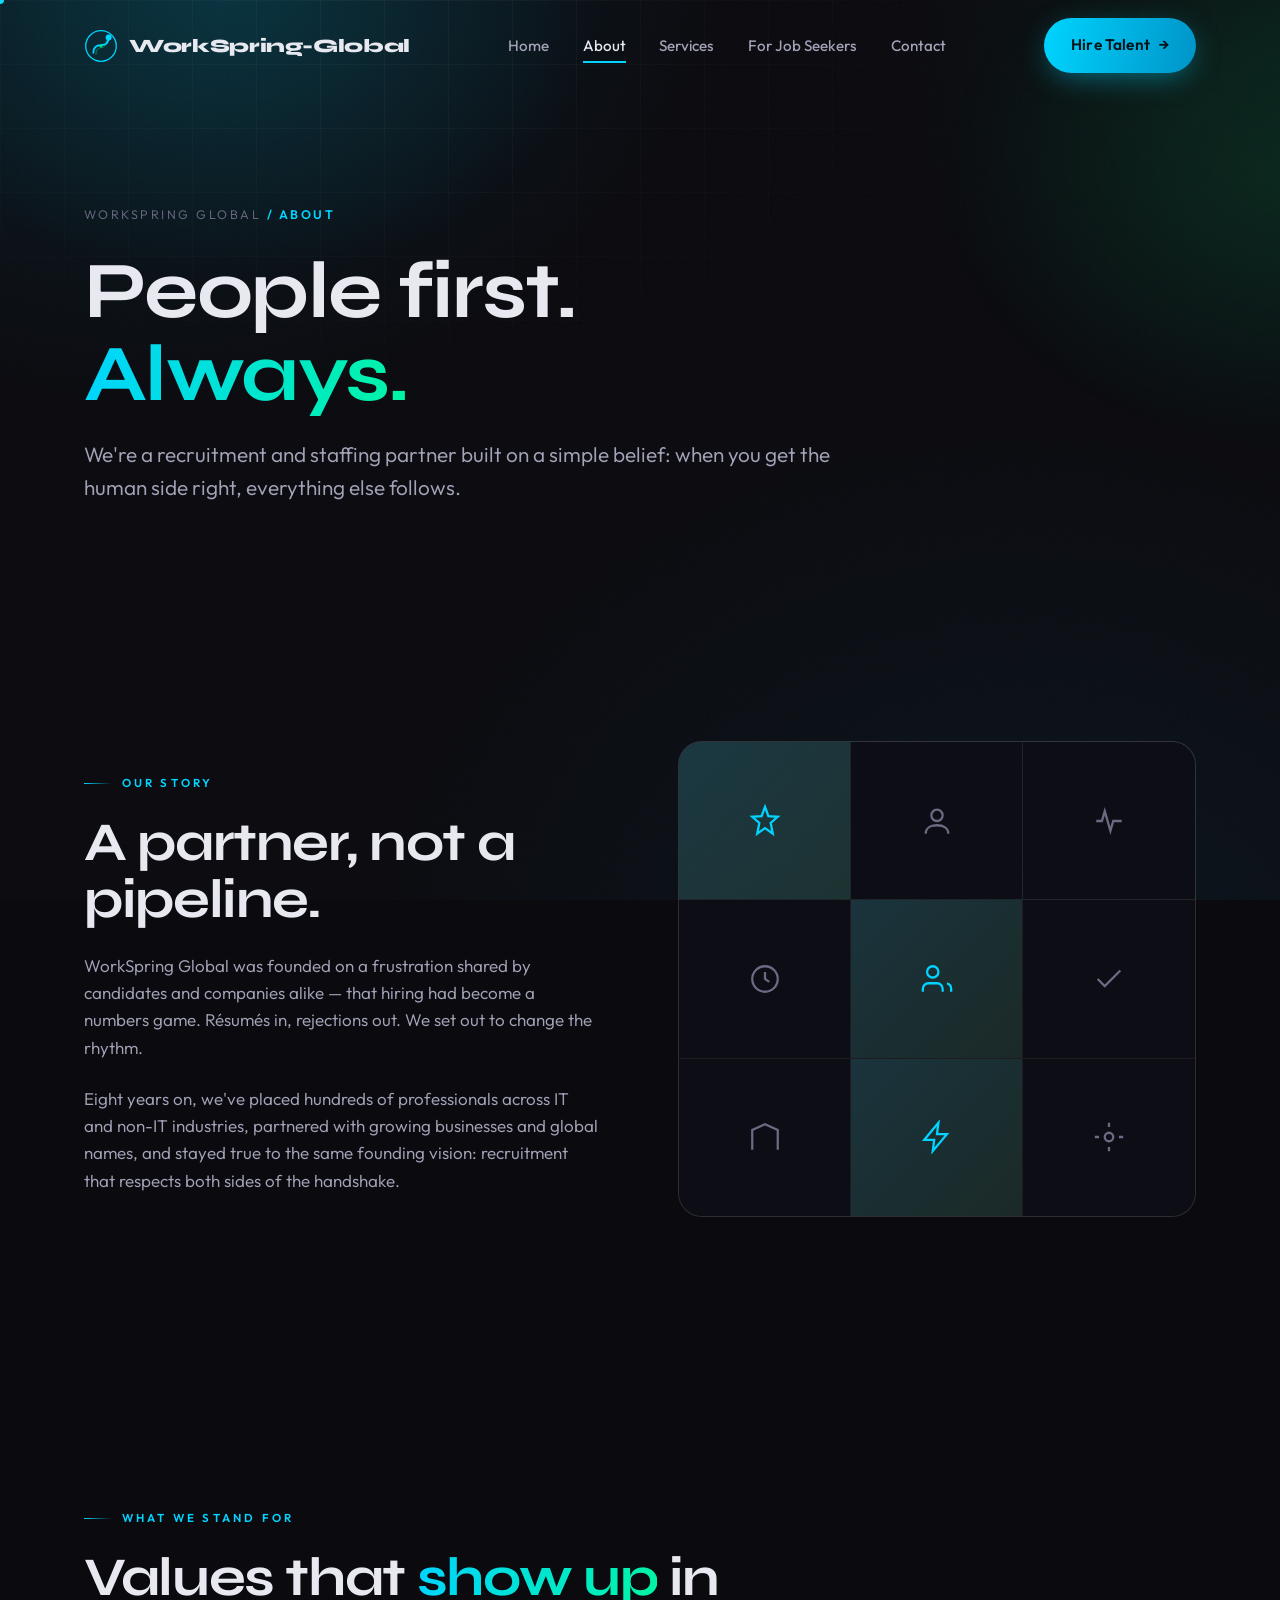
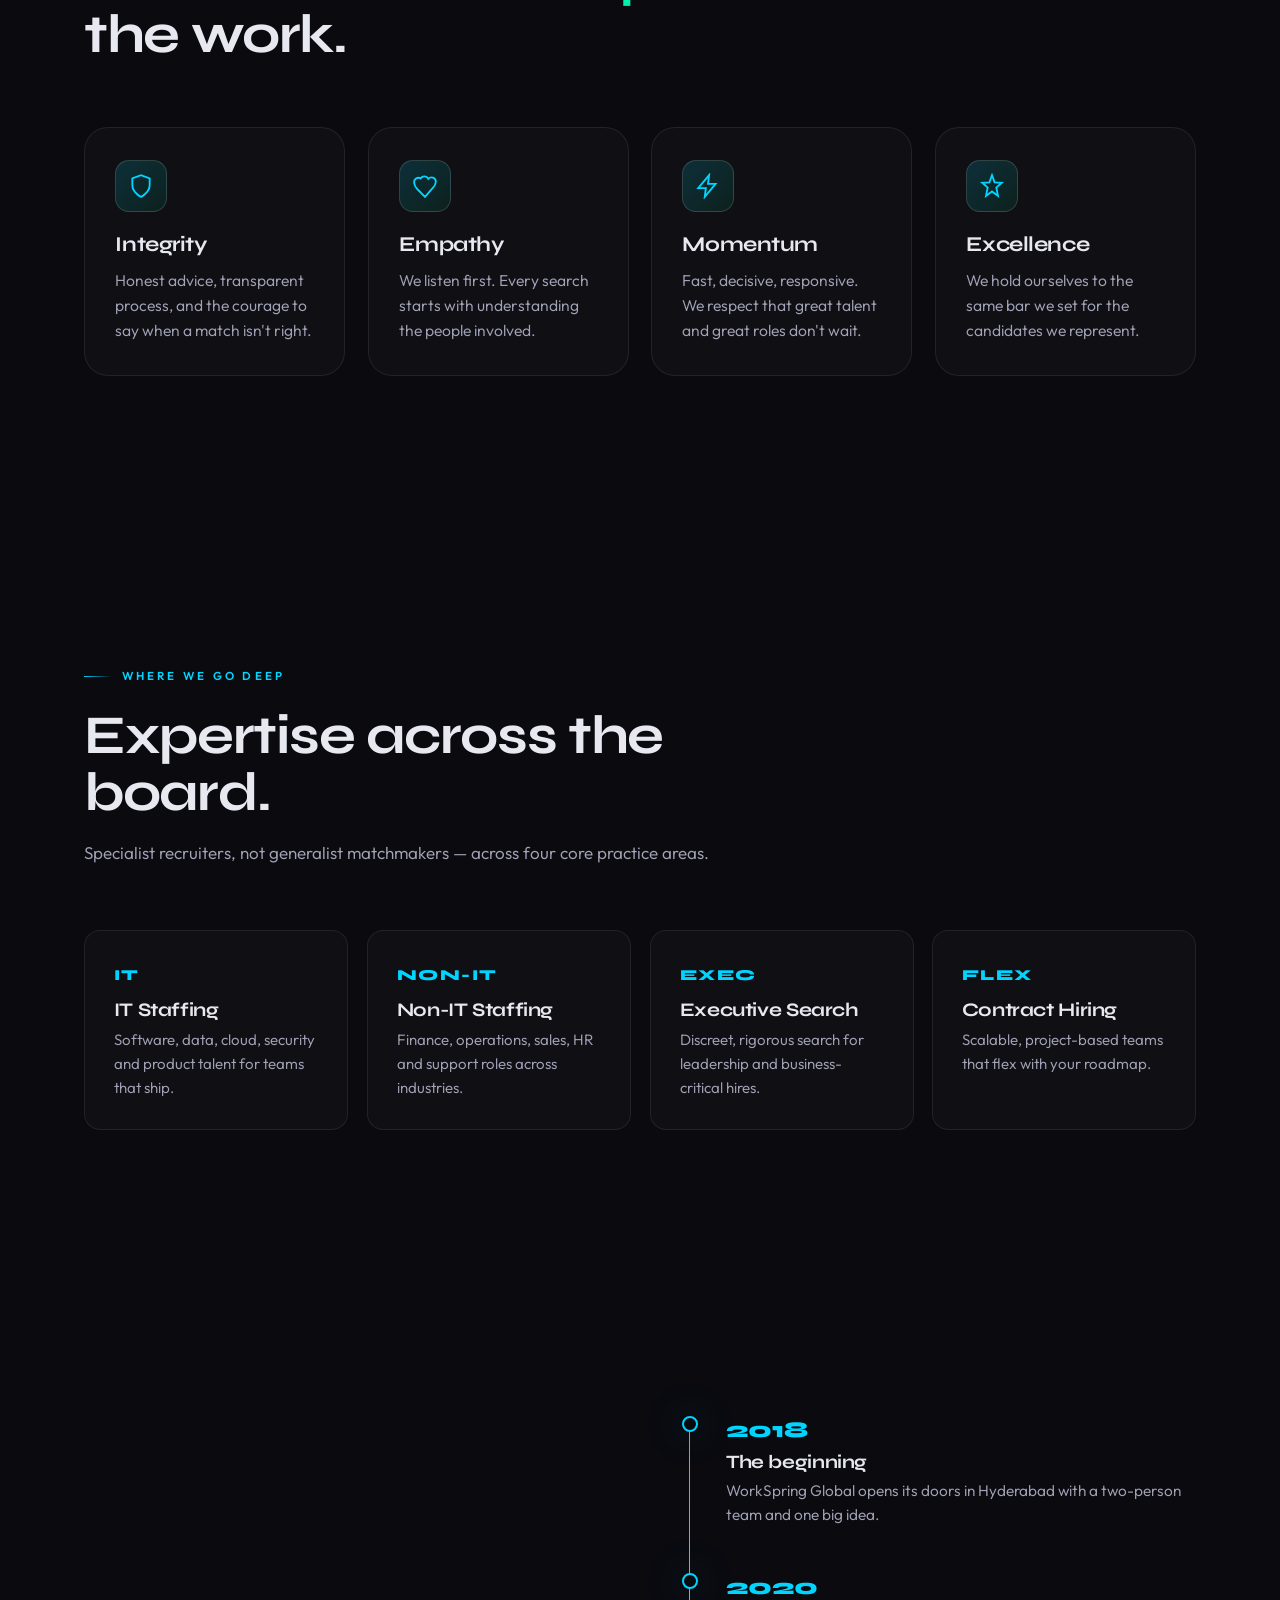
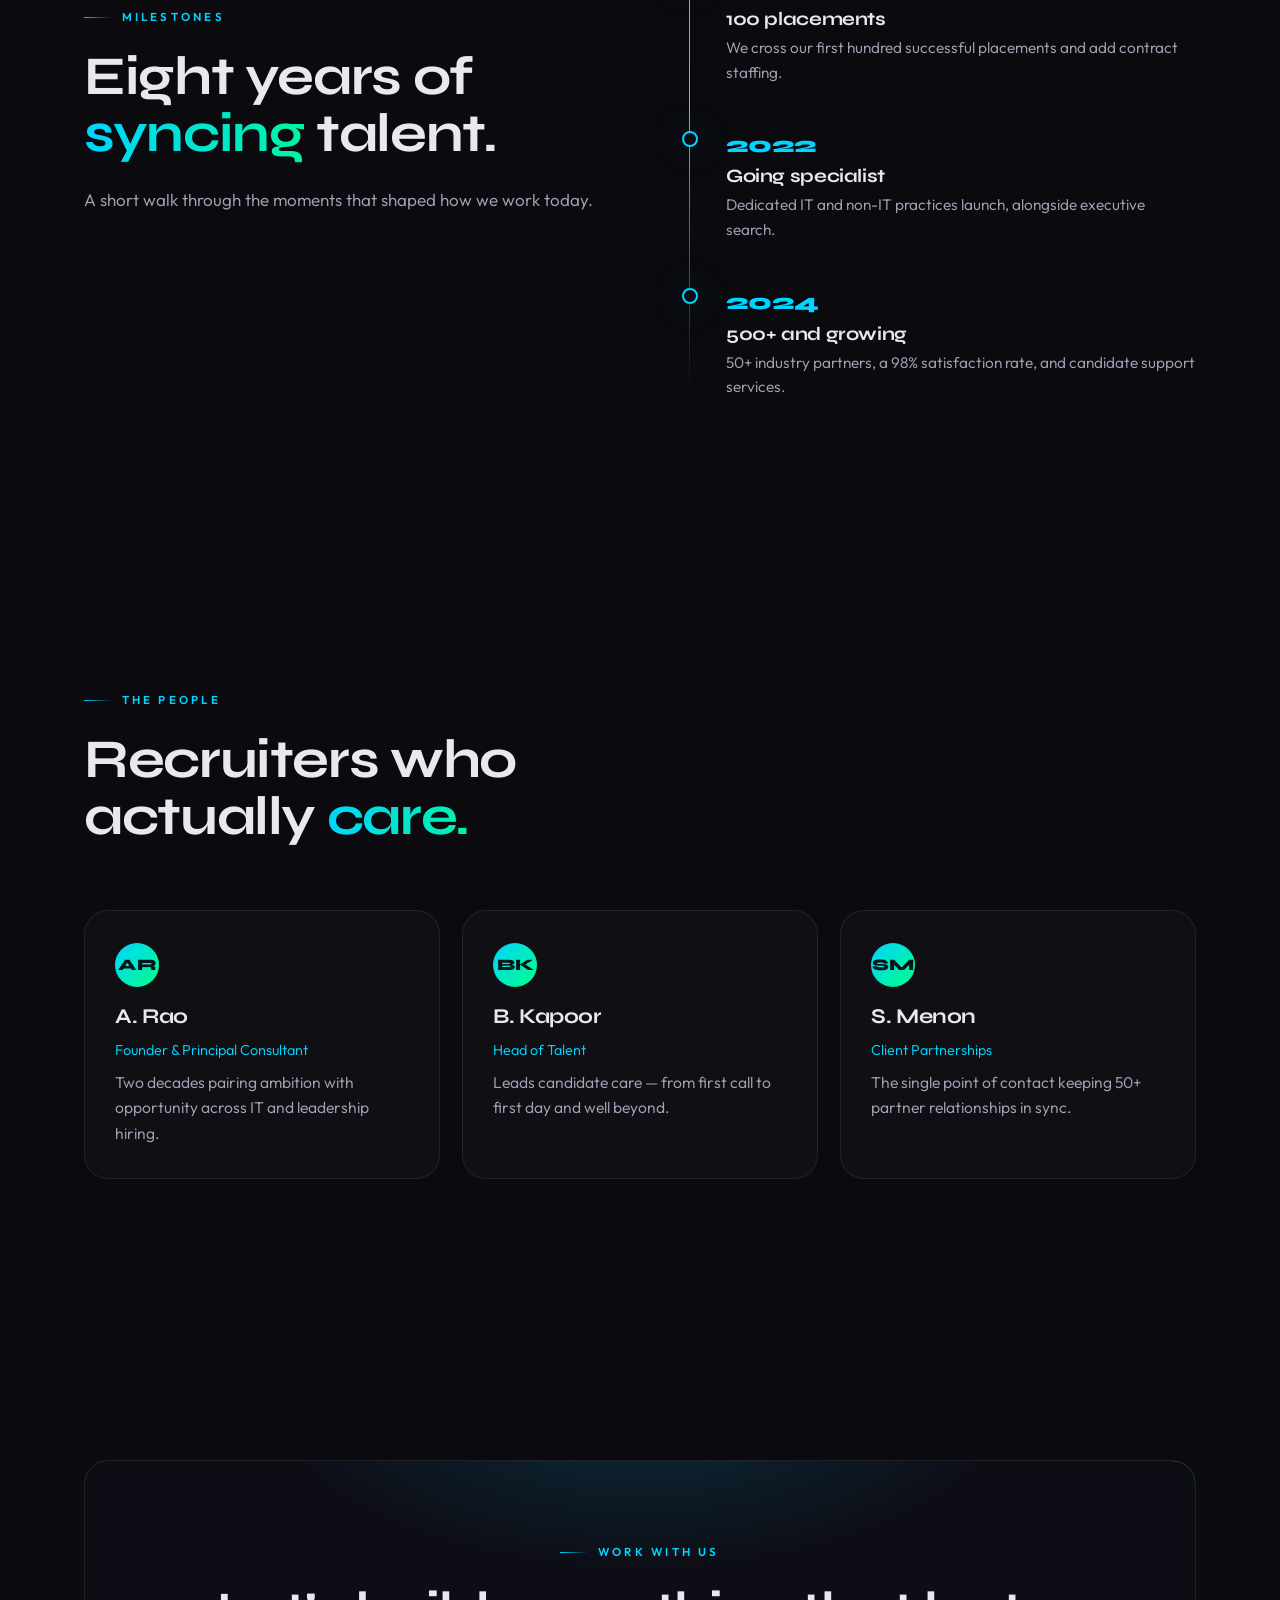
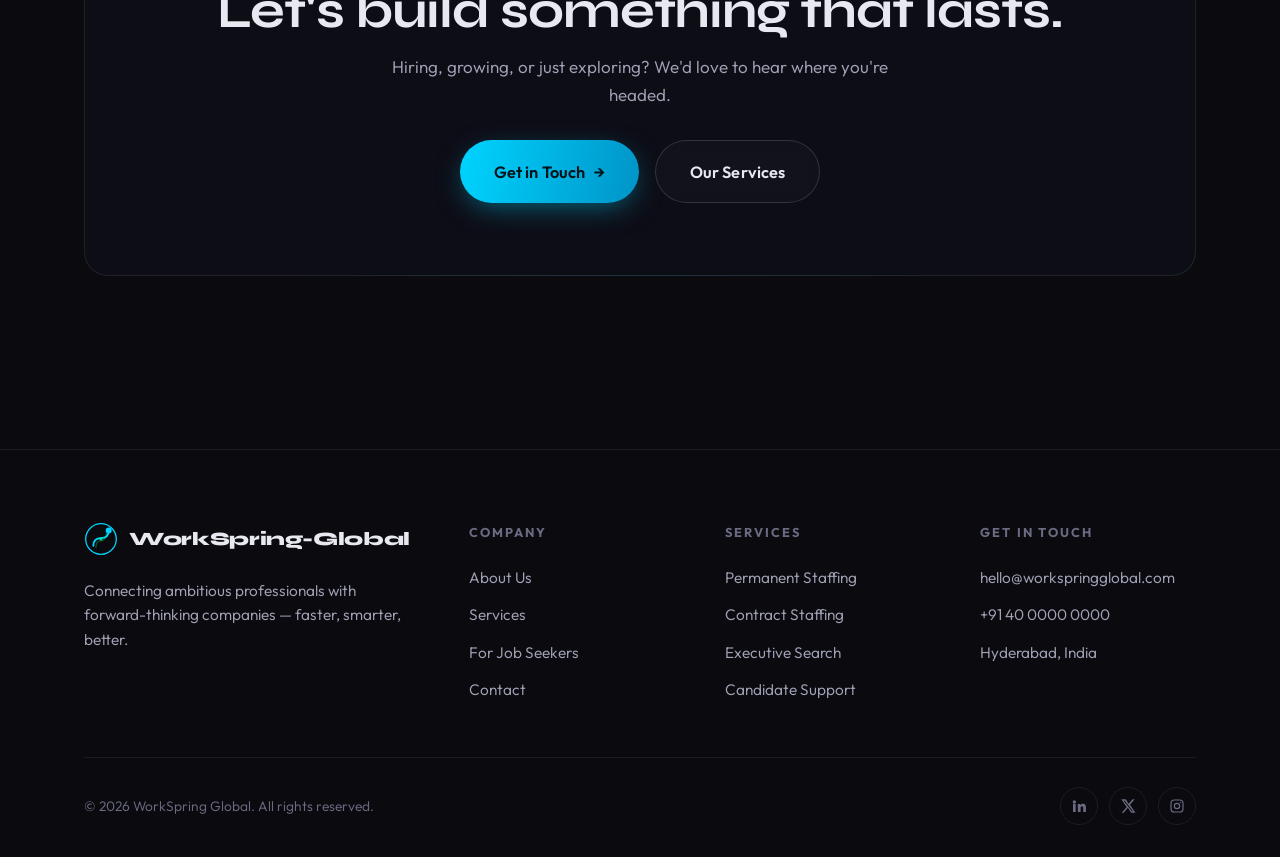
==== commit e925ed5c: "Company name change" ====
--- a/about.html
+++ b/about.html
@@ -3,24 +3,24 @@
 <head>
   <meta charset="UTF-8" />
   <meta name="viewport" content="width=device-width, initial-scale=1.0" />
-  <title>About — AB Talent Sync</title>
-  <meta name="description" content="The story, mission and values behind AB Talent Sync — a recruitment partner building careers and teams that last." />
+  <title>About — WorkSpring Global</title>
+  <meta name="description" content="The story, mission and values behind WorkSpring Global — a global recruitment partner building careers and teams that last." />
   <link rel="preconnect" href="https://fonts.googleapis.com" />
   <link rel="preconnect" href="https://fonts.gstatic.com" crossorigin />
   <link href="https://fonts.googleapis.com/css2?family=Syne:wght@600;700;800&family=Outfit:wght@300;350;400;450;500;600&display=swap" rel="stylesheet" />
   <link rel="stylesheet" href="css/styles.css" />
-  <link rel="icon" href="data:image/svg+xml,%3Csvg xmlns='http://www.w3.org/2000/svg' viewBox='0 0 32 32'%3E%3Ccircle cx='16' cy='16' r='14' fill='none' stroke='%2300d4ff' stroke-width='2'/%3E%3Cpath d='M10 20l6-12 6 12' stroke='%2300ff88' stroke-width='2' fill='none'/%3E%3C/svg%3E" />
+  <link rel="icon" href="data:image/svg+xml,%3Csvg xmlns='http://www.w3.org/2000/svg' viewBox='0 0 32 32'%3E%3Ccircle cx='16' cy='16' r='14' fill='none' stroke='%2300d4ff' stroke-width='2'/%3E%3Cpath d='M9 24 Q9 16 16 16 Q23 16 23 8' stroke='%2300d4ff' stroke-width='2.2' fill='none' stroke-linecap='round'/%3E%3Ccircle cx='23' cy='8' r='3' fill='%2300ff88'/%3E%3C/svg%3E" />
 </head>
 <body>
   <div class="scroll-progress" aria-hidden="true"></div>
 
   <header class="nav">
     <div class="wrap nav__inner">
-      <a class="brand" href="index.html" aria-label="AB Talent Sync home">
+      <a class="brand" href="index.html" aria-label="WorkSpring Global – Spring Into Your Next Hire">
         <span class="brand__mark" aria-hidden="true">
-          <svg viewBox="0 0 40 40" fill="none"><circle cx="20" cy="20" r="18" stroke="url(#g1)" stroke-width="1.5"/><circle cx="13" cy="16" r="3" fill="#00d4ff"/><circle cx="27" cy="16" r="3" fill="#00ff88"/><circle cx="20" cy="27" r="3" fill="#e8e8f0"/><path d="M13 16L27 16M13 16L20 27M27 16L20 27" stroke="#fff" stroke-opacity="0.35" stroke-width="1.2"/><defs><linearGradient id="g1" x1="0" y1="0" x2="40" y2="40"><stop stop-color="#00d4ff"/><stop offset="1" stop-color="#00ff88"/></linearGradient></defs></svg>
+          <svg viewBox="0 0 40 40" fill="none"><circle cx="20" cy="20" r="18" stroke="url(#g1)" stroke-width="1.5"/><path d="M11 28 Q11 19 20 19 Q29 19 29 10" stroke="#00d4ff" stroke-width="2.2" fill="none" stroke-linecap="round"/><path d="M14 30 Q14 22 20 22 Q26 22 26 14" stroke="#00ff88" stroke-width="1" fill="none" stroke-linecap="round" opacity="0.5"/><circle cx="29" cy="10" r="3.5" fill="#00d4ff"/><circle cx="20" cy="20" r="1.8" fill="#00ff88" opacity="0.8"/><defs><linearGradient id="g1" x1="0" y1="0" x2="40" y2="40"><stop stop-color="#00d4ff"/><stop offset="1" stop-color="#00ff88"/></linearGradient></defs></svg>
         </span>
-        AB <b>Talent</b> Sync
+        <span class="brand__text">WorkSpring-Global</span>
       </a>
       <nav class="nav__links" aria-label="Primary">
         <a class="nav__link" href="index.html">Home</a>
@@ -43,7 +43,7 @@
     <section class="page-hero">
       <div class="page-hero__grid-deco" aria-hidden="true"></div>
       <div class="wrap">
-        <p class="crumb reveal">AB Talent Sync <b>/ About</b></p>
+        <p class="crumb reveal">WorkSpring Global <b>/ About</b></p>
         <h1 class="reveal" data-delay="1">People first.<br><span class="text-grad">Always.</span></h1>
         <p class="lead reveal" data-delay="2">
           We're a recruitment and staffing partner built on a simple belief: when you
@@ -59,7 +59,7 @@
           <span class="eyebrow reveal">Our Story</span>
           <h2 class="h-section reveal" data-delay="1">A partner, not a pipeline.</h2>
           <p class="mission__body reveal" data-delay="2">
-            AB Talent Sync was founded on a frustration shared by candidates and
+            WorkSpring Global was founded on a frustration shared by candidates and
             companies alike — that hiring had become a numbers game. Résumés in,
             rejections out. We set out to change the rhythm.
           </p>
@@ -144,7 +144,7 @@
           <p class="mission__body reveal" data-delay="2">A short walk through the moments that shaped how we work today.</p>
         </div>
         <div class="timeline reveal" data-delay="2">
-          <div class="tl-item"><div class="yr">2018</div><h4>The beginning</h4><p>AB Talent Sync opens its doors in Hyderabad with a two-person team and one big idea.</p></div>
+          <div class="tl-item"><div class="yr">2018</div><h4>The beginning</h4><p>WorkSpring Global opens its doors in Hyderabad with a two-person team and one big idea.</p></div>
           <div class="tl-item"><div class="yr">2020</div><h4>100 placements</h4><p>We cross our first hundred successful placements and add contract staffing.</p></div>
           <div class="tl-item"><div class="yr">2022</div><h4>Going specialist</h4><p>Dedicated IT and non-IT practices launch, alongside executive search.</p></div>
           <div class="tl-item"><div class="yr">2024</div><h4>500+ and growing</h4><p>50+ industry partners, a 98% satisfaction rate, and candidate support services.</p></div>
@@ -187,15 +187,15 @@
     <div class="wrap">
       <div class="footer__grid">
         <div class="footer__brand">
-          <a class="brand" href="index.html"><span class="brand__mark" aria-hidden="true"><svg viewBox="0 0 40 40" fill="none"><circle cx="20" cy="20" r="18" stroke="url(#g2)" stroke-width="1.5"/><circle cx="13" cy="16" r="3" fill="#00d4ff"/><circle cx="27" cy="16" r="3" fill="#00ff88"/><circle cx="20" cy="27" r="3" fill="#e8e8f0"/><path d="M13 16L27 16M13 16L20 27M27 16L20 27" stroke="#fff" stroke-opacity="0.35" stroke-width="1.2"/><defs><linearGradient id="g2" x1="0" y1="0" x2="40" y2="40"><stop stop-color="#00d4ff"/><stop offset="1" stop-color="#00ff88"/></linearGradient></defs></svg></span>AB <b>Talent</b> Sync</a>
+          <a class="brand" href="index.html"><span class="brand__mark" aria-hidden="true"><svg viewBox="0 0 40 40" fill="none"><circle cx="20" cy="20" r="18" stroke="url(#g2)" stroke-width="1.5"/><path d="M11 28 Q11 19 20 19 Q29 19 29 10" stroke="#00d4ff" stroke-width="2.2" fill="none" stroke-linecap="round"/><path d="M14 30 Q14 22 20 22 Q26 22 26 14" stroke="#00ff88" stroke-width="1" fill="none" stroke-linecap="round" opacity="0.5"/><circle cx="29" cy="10" r="3.5" fill="#00d4ff"/><circle cx="20" cy="20" r="1.8" fill="#00ff88" opacity="0.8"/><defs><linearGradient id="g2" x1="0" y1="0" x2="40" y2="40"><stop stop-color="#00d4ff"/><stop offset="1" stop-color="#00ff88"/></linearGradient></defs></svg></span><span class="brand__text">WorkSpring-Global</span></a>
           <p>Connecting ambitious professionals with forward-thinking companies — faster, smarter, better.</p>
         </div>
         <div class="footer__col"><h5>Company</h5><a href="about.html">About Us</a><a href="services.html">Services</a><a href="job-seekers.html">For Job Seekers</a><a href="contact.html">Contact</a></div>
         <div class="footer__col"><h5>Services</h5><a href="services.html">Permanent Staffing</a><a href="services.html">Contract Staffing</a><a href="services.html">Executive Search</a><a href="services.html">Candidate Support</a></div>
-        <div class="footer__col"><h5>Get in touch</h5><a href="mailto:hello@abtalentsync.com">hello@abtalentsync.com</a><a href="tel:+914000000000">+91 40 0000 0000</a><a href="contact.html">Hyderabad, India</a></div>
+        <div class="footer__col"><h5>Get in touch</h5><a href="mailto:hello@workspringglobal.com">hello@workspringglobal.com</a><a href="tel:+914000000000">+91 40 0000 0000</a><a href="contact.html">Hyderabad, India</a></div>
       </div>
       <div class="footer__bottom">
-        <span>© <span id="year">2026</span> AB Talent Sync. All rights reserved.</span>
+        <span>© <span id="year">2026</span> WorkSpring Global. All rights reserved.</span>
         <div class="footer__social">
           <a href="#" aria-label="LinkedIn"><svg viewBox="0 0 24 24" fill="currentColor"><path d="M4.98 3.5A2.5 2.5 0 002.5 6a2.5 2.5 0 005 0 2.5 2.5 0 00-2.52-2.5zM3 8.98h4v12H3zM10 8.98h3.8v1.64h.05c.53-1 1.83-2.06 3.77-2.06 4.03 0 4.78 2.65 4.78 6.1v6.32h-4v-5.6c0-1.34-.02-3.06-1.87-3.06-1.87 0-2.16 1.46-2.16 2.96v5.7h-4z"/></svg></a>
           <a href="#" aria-label="Twitter"><svg viewBox="0 0 24 24" fill="currentColor"><path d="M18.9 2H22l-7 8 8.2 12h-6.4l-5-7.3L5.6 22H2.5l7.5-8.6L2 2h6.6l4.5 6.7zM17.8 20h1.7L7.3 4H5.5z"/></svg></a>
--- a/css/styles.css
+++ b/css/styles.css
@@ -978,14 +978,21 @@
   .footer__brand { grid-column: 1 / -1; }
   .stepper { grid-template-columns: repeat(2, 1fr); }
   .step__arrow { display: none; }
+  .hero__line--split { white-space: normal; }   /* allow wrap on tablets if needed */
+  .hero__line--split .word-wrap { white-space: nowrap; } /* but never break mid-word */
 }
 
 @media (max-width: 880px) {
   .nav__links, .nav__cta { display: none; }
   .nav__burger { display: flex; }
 
-  .hero__grid { grid-template-columns: 1fr; gap: 2.5rem; }
+  .hero__grid { grid-template-columns: 1fr; gap: 2rem; }
   .hero__aside { flex-direction: row; flex-wrap: wrap; gap: 2rem; padding-left: 0; border-left: none; border-top: 1px solid var(--line); padding-top: 1.5rem; }
+
+  /* hero heading: scale back so it doesn't overflow */
+  .h-display { font-size: clamp(2.2rem, 9vw, 3.8rem); }
+  .hero__line--split { white-space: normal; }
+  .hero__line--split .word-wrap { white-space: nowrap; }
 
   .split, .service-block, .contact-grid { grid-template-columns: 1fr; }
   .service-block:nth-child(even) .service-block__media { order: 0; }
@@ -997,18 +1004,418 @@
   .dual__half--employer { clip-path: polygon(0 0, 100% 0, 100% calc(100% - 50px), 0 100%); padding-bottom: 4rem; }
   .dual__half--candidate { clip-path: polygon(0 50px, 100% 0, 100% 100%, 0 100%); margin-left: 0; margin-top: -50px; text-align: left; align-items: flex-start; padding-top: 4rem; }
   .dual__half--candidate p { margin-left: 0; }
+
+  /* orbs: reduce size so they don't swamp narrow screens */
+  .orb { opacity: 0.7; }
+
+  /* ticker: ensure it stays in bounds */
+  .ticker-wrap { overflow: hidden; }
+
+  /* service subservices */
+  .subservices { grid-template-columns: 1fr; }
 }
 
 @media (max-width: 560px) {
-  .stats__grid { grid-template-columns: 1fr; }
+  .stats__grid { grid-template-columns: 1fr 1fr; }
   .stepper { grid-template-columns: 1fr; }
   .field--row { grid-template-columns: 1fr; }
   .footer__grid { grid-template-columns: 1fr 1fr; }
   .btn { width: 100%; justify-content: center; }
   .hero__cta { flex-direction: column; }
+
+  /* hero: tighter on phones */
+  .h-display { font-size: clamp(2rem, 11vw, 3rem); }
+  .hero__sub { font-size: 1rem; }
+  .hero { padding-top: 5rem; }
+
+  /* brand: never let it overflow nav */
+  .brand { font-size: 1rem; }
+  .brand__mark { width: 28px; height: 28px; }
+
+  /* cards: single column on phones */
+  .cards { grid-template-columns: 1fr; }
+  .quotes { grid-template-columns: 1fr; }
+  .expertise { grid-template-columns: 1fr; }
+
+  /* dual CTA */
+  .dual { min-height: auto; }
+  .dual__half--employer { clip-path: none; padding-bottom: 3rem; }
+  .dual__half--candidate { clip-path: none; margin-top: 0; }
+
+  /* page hero heading */
+  .page-hero h1 { font-size: clamp(2rem, 10vw, 3rem); }
+
+  /* CTA banner */
+  .cta-banner { padding: 2rem 1.4rem; }
+  .cta-banner h2 { font-size: clamp(1.6rem, 6vw, 2.4rem); }
+
+  /* footer */
+  .footer__grid { grid-template-columns: 1fr; }
+  .footer__bottom { flex-direction: column; text-align: center; }
+
+  /* orbs: hide on very small screens to keep it clean */
+  .orb { display: none; }
+}
+
+@media (max-width: 400px) {
+  .h-display { font-size: 1.9rem; }
+  .hero__line--split { white-space: normal; }
+  .brand__text { font-size: 0.95rem; }
 }
 
 @media (prefers-reduced-motion: reduce) {
   *, *::before, *::after { animation-duration: 0.01ms !important; animation-iteration-count: 1 !important; transition-duration: 0.01ms !important; scroll-behavior: auto !important; }
   .reveal { opacity: 1; transform: none; }
 }
+
+/* ============================================================
+   WORKSPRING GLOBAL — Animation Upgrades
+   ============================================================ */
+
+/* ---------- Brand text: prevent flex-gap splitting ---------- */
+.brand__text {
+  white-space: nowrap;
+  font-weight: 800;
+  letter-spacing: -0.02em;
+}
+
+/* ---------- Custom cursor ---------- */
+@media (pointer: fine) {
+  body { cursor: none; }
+  a, button, [data-magnetic], input, textarea, select { cursor: none; }
+}
+.cursor-dot {
+  position: fixed;
+  width: 8px; height: 8px;
+  border-radius: 50%;
+  background: var(--cyan);
+  pointer-events: none;
+  z-index: 9999;
+  top: 0; left: 0;
+  transform: translate(-50%, -50%);
+  transition: width 0.18s, height 0.18s, background 0.18s, opacity 0.18s;
+  mix-blend-mode: screen;
+  will-change: left, top;
+}
+.cursor-ring {
+  position: fixed;
+  width: 40px; height: 40px;
+  border-radius: 50%;
+  border: 1.5px solid rgba(0, 212, 255, 0.45);
+  pointer-events: none;
+  z-index: 9998;
+  top: 0; left: 0;
+  transform: translate(-50%, -50%);
+  transition: width 0.32s var(--ease-out), height 0.32s var(--ease-out), border-color 0.3s, opacity 0.3s;
+  will-change: left, top;
+}
+.cursor-dot.hovered  { width: 14px; height: 14px; background: var(--green); }
+.cursor-ring.hovered { width: 58px; height: 58px; border-color: rgba(0, 255, 136, 0.4); }
+
+/* ---------- Marquee ticker ---------- */
+.ticker-wrap {
+  overflow: hidden;
+  border-block: 1px solid var(--line);
+  background: linear-gradient(180deg, rgba(0,212,255,0.03), transparent);
+  padding-block: 0.95rem;
+  position: relative;
+}
+.ticker-wrap::before,
+.ticker-wrap::after {
+  content: "";
+  position: absolute;
+  top: 0; bottom: 0; width: 7rem;
+  z-index: 2;
+  pointer-events: none;
+}
+.ticker-wrap::before { left:  0; background: linear-gradient(90deg,  var(--bg), transparent); }
+.ticker-wrap::after  { right: 0; background: linear-gradient(-90deg, var(--bg), transparent); }
+.ticker {
+  display: flex;
+  white-space: nowrap;
+  animation: marquee 30s linear infinite;
+  will-change: transform;
+}
+.ticker__list {
+  display: inline-flex;
+  align-items: center;
+  gap: 0;
+  padding: 0;
+  flex-shrink: 0;
+}
+.ticker__list li {
+  display: inline-flex;
+  align-items: center;
+  gap: 1.4rem;
+  padding: 0 1.4rem;
+  font-size: 0.72rem;
+  font-weight: 600;
+  letter-spacing: 0.24em;
+  text-transform: uppercase;
+  color: var(--text-faint);
+  transition: color 0.3s;
+}
+.ticker__list li::after {
+  content: "✦";
+  color: var(--cyan);
+  font-size: 0.55rem;
+  flex-shrink: 0;
+}
+.ticker-wrap:hover .ticker { animation-play-state: paused; }
+.ticker-wrap:hover .ticker__list li { color: var(--text-dim); }
+@keyframes marquee {
+  from { transform: translateX(0); }
+  to   { transform: translateX(-50%); }
+}
+
+/* ---------- Floating orbs ---------- */
+.orb {
+  position: absolute;
+  border-radius: 50%;
+  pointer-events: none;
+  filter: blur(55px);
+  animation: floatOrb var(--dur, 12s) ease-in-out infinite alternate;
+  will-change: transform;
+  z-index: 0;
+}
+.orb--cyan  { background: radial-gradient(circle, rgba(0,212,255,0.22), rgba(0,212,255,0.04)); }
+.orb--green { background: radial-gradient(circle, rgba(0,255,136,0.16), rgba(0,255,136,0.02)); }
+@keyframes floatOrb {
+  0%   { transform: translate(0, 0) scale(1); }
+  100% { transform: translate(var(--tx, 40px), var(--ty, 30px)) scale(var(--ts, 1.08)); }
+}
+
+/* ---------- Hero: animated bottom border ---------- */
+.hero::after {
+  content: "";
+  position: absolute;
+  inset: auto 0 0 0;
+  height: 1px;
+  background: linear-gradient(90deg, transparent 0%, var(--cyan) 30%, var(--green) 70%, transparent 100%);
+  background-size: 200% 100%;
+  animation: heroBorderShimmer 4s linear infinite;
+}
+@keyframes heroBorderShimmer {
+  0%   { background-position: 100% 50%; }
+  100% { background-position: -100% 50%; }
+}
+
+/* ---------- Hero: letter-stagger ---------- */
+.hero__line--split {
+  display: block;
+  white-space: nowrap;   /* prevents char-by-char word-break */
+}
+.hero__line--split .word-wrap {
+  display: inline-block;
+  white-space: nowrap;
+  overflow: hidden;
+}
+.hero__line--split .ch {
+  display: inline-block;
+  opacity: 0;
+  transform: translateY(0.75em) rotate(6deg);
+  transition: opacity 0.45s var(--ease-out), transform 0.45s var(--ease-out);
+  will-change: opacity, transform;
+}
+.hero__line--split.letters-in .ch {
+  opacity: 1;
+  transform: none;
+}
+
+/* ---------- 3D card tilt ---------- */
+.card {
+  transform-style: preserve-3d;
+  transition: transform 0.25s var(--ease), border-color 0.5s var(--ease), background 0.5s var(--ease);
+}
+.card.tilting { border-color: var(--line-strong); background: var(--surface-2); }
+.card.tilting::before { opacity: 1; }
+
+/* ---------- CTA button pulse glow ---------- */
+.btn--primary {
+  animation: btnGlowCyan 3.2s ease-in-out infinite;
+}
+@keyframes btnGlowCyan {
+  0%, 100% { box-shadow: 0 8px 30px -8px rgba(0, 212, 255, 0.55); }
+  50%       { box-shadow: 0 8px 44px -4px rgba(0, 212, 255, 0.90), 0 0 60px -10px rgba(0, 212, 255, 0.35); }
+}
+.btn--green {
+  animation: btnGlowGreen 3.2s ease-in-out infinite;
+}
+@keyframes btnGlowGreen {
+  0%, 100% { box-shadow: 0 8px 30px -8px rgba(0, 255, 136, 0.50); }
+  50%       { box-shadow: 0 8px 44px -4px rgba(0, 255, 136, 0.85), 0 0 60px -10px rgba(0, 255, 136, 0.30); }
+}
+
+/* ---------- Brand: glitch on hover ---------- */
+.brand:hover {
+  animation: brandGlitch 0.5s steps(3) 1;
+}
+@keyframes brandGlitch {
+  0%   { transform: translate(0); }
+  20%  { transform: translate(-2px, 1px); filter: hue-rotate(20deg); }
+  40%  { transform: translate(2px, -1px); filter: hue-rotate(-20deg); }
+  60%  { transform: translate(-1px, 2px); filter: hue-rotate(10deg); }
+  80%  { transform: translate(1px, -1px); filter: hue-rotate(-10deg); }
+  100% { transform: translate(0); filter: none; }
+}
+
+/* ---------- Stat: pulse ring after count ---------- */
+.stat { position: relative; overflow: visible; }
+.stat__num.counted::after {
+  content: "";
+  position: absolute;
+  inset: -16px;
+  border-radius: 50%;
+  border: 1.5px solid rgba(0, 212, 255, 0.5);
+  animation: statRing 0.8s var(--ease-out) forwards;
+}
+@keyframes statRing {
+  from { transform: scale(0.6); opacity: 0.8; }
+  to   { transform: scale(2.2); opacity: 0; }
+}
+
+/* ---------- Scroll progress: shimmer gradient ---------- */
+.scroll-progress {
+  background: linear-gradient(90deg, var(--cyan), var(--green), var(--cyan));
+  background-size: 200% 100%;
+  animation: progressShimmer 2.4s linear infinite;
+}
+@keyframes progressShimmer {
+  0%   { background-position: 0 50%; }
+  100% { background-position: 200% 50%; }
+}
+
+/* ---------- CTA banner: aurora spin ---------- */
+.cta-banner {
+  isolation: isolate;
+}
+.cta-banner::after {
+  content: "";
+  position: absolute;
+  inset: -1px;
+  z-index: -1;
+  border-radius: var(--r-lg);
+  padding: 1px;
+  background: conic-gradient(
+    from var(--angle, 0deg),
+    var(--cyan) 0deg,
+    var(--green) 90deg,
+    transparent 120deg,
+    transparent 240deg,
+    var(--cyan) 360deg
+  );
+  -webkit-mask: linear-gradient(#fff 0 0) content-box, linear-gradient(#fff 0 0);
+  -webkit-mask-composite: xor;
+  mask-composite: exclude;
+  animation: ctaBorderSpin 5s linear infinite;
+  opacity: 0.6;
+}
+@property --angle {
+  syntax: '<angle>';
+  initial-value: 0deg;
+  inherits: false;
+}
+@keyframes ctaBorderSpin {
+  to { --angle: 360deg; }
+}
+
+/* ---------- Section eyebrow: line draw ---------- */
+.eyebrow::before {
+  animation: eyebrowGrow 1.2s var(--ease-out) both;
+}
+@keyframes eyebrowGrow {
+  from { width: 0; opacity: 0; }
+  to   { width: 28px; opacity: 1; }
+}
+
+/* ---------- Page transition flash ---------- */
+.page-flash {
+  position: fixed;
+  inset: 0;
+  z-index: 9990;
+  background: linear-gradient(135deg, rgba(0,212,255,0.08), rgba(0,255,136,0.06));
+  opacity: 0;
+  pointer-events: none;
+  animation: pageFlash 0.5s var(--ease-out) forwards;
+}
+@keyframes pageFlash {
+  0%   { opacity: 1; }
+  100% { opacity: 0; }
+}
+
+/* ---------- Expertise item: hover glow bar ---------- */
+.expertise__item {
+  overflow: hidden;
+}
+.expertise__item::before {
+  content: "";
+  position: absolute;
+  inset: 0;
+  background: linear-gradient(135deg, rgba(0,212,255,0.1), rgba(0,255,136,0.05));
+  opacity: 0;
+  transition: opacity 0.4s var(--ease);
+}
+.expertise__item { position: relative; }
+.expertise__item:hover::before { opacity: 1; }
+.expertise__item .k {
+  display: inline-block;
+  position: relative;
+}
+.expertise__item .k::after {
+  content: "";
+  position: absolute;
+  left: 0; bottom: -2px;
+  width: 0; height: 1.5px;
+  background: linear-gradient(90deg, var(--cyan), var(--green));
+  transition: width 0.4s var(--ease-out);
+}
+.expertise__item:hover .k::after { width: 100%; }
+
+/* ---------- Quote card hover tilt ---------- */
+.quote {
+  transform-style: preserve-3d;
+  transition: transform 0.3s var(--ease), border-color 0.45s var(--ease);
+}
+
+/* ---------- Timeline: glowing dot pulse ---------- */
+.tl-item::before {
+  animation: tlDotPulse 2.5s ease-in-out infinite;
+}
+@keyframes tlDotPulse {
+  0%, 100% { box-shadow: 0 0 0 0 rgba(0,212,255,0.5); }
+  50%       { box-shadow: 0 0 0 6px rgba(0,212,255,0); }
+}
+
+/* ---------- Service block media: grid shimmer ---------- */
+.service-block__media::after {
+  content: "";
+  position: absolute;
+  inset: 0;
+  background: linear-gradient(135deg, transparent 40%, rgba(0,212,255,0.06) 50%, transparent 60%);
+  background-size: 200% 200%;
+  animation: mediaShimmer 3.5s ease-in-out infinite;
+}
+@keyframes mediaShimmer {
+  0%   { background-position: 100% 100%; }
+  100% { background-position: -100% -100%; }
+}
+
+/* ---------- Nav brand mark: spin on load ---------- */
+.brand__mark svg {
+  animation: brandSpin 1.2s var(--ease-out) both;
+  animation-delay: 0.3s;
+  transform-origin: center;
+}
+@keyframes brandSpin {
+  from { transform: rotate(-180deg) scale(0); opacity: 0; }
+  to   { transform: rotate(0deg) scale(1); opacity: 1; }
+}
+
+/* ---------- Scroll cue: enhanced ---------- */
+.scroll-cue {
+  animation: scrollCueFloat 3s ease-in-out infinite;
+}
+@keyframes scrollCueFloat {
+  0%, 100% { transform: translateX(-50%) translateY(0); opacity: 0.6; }
+  50%       { transform: translateX(-50%) translateY(6px); opacity: 1; }
+}
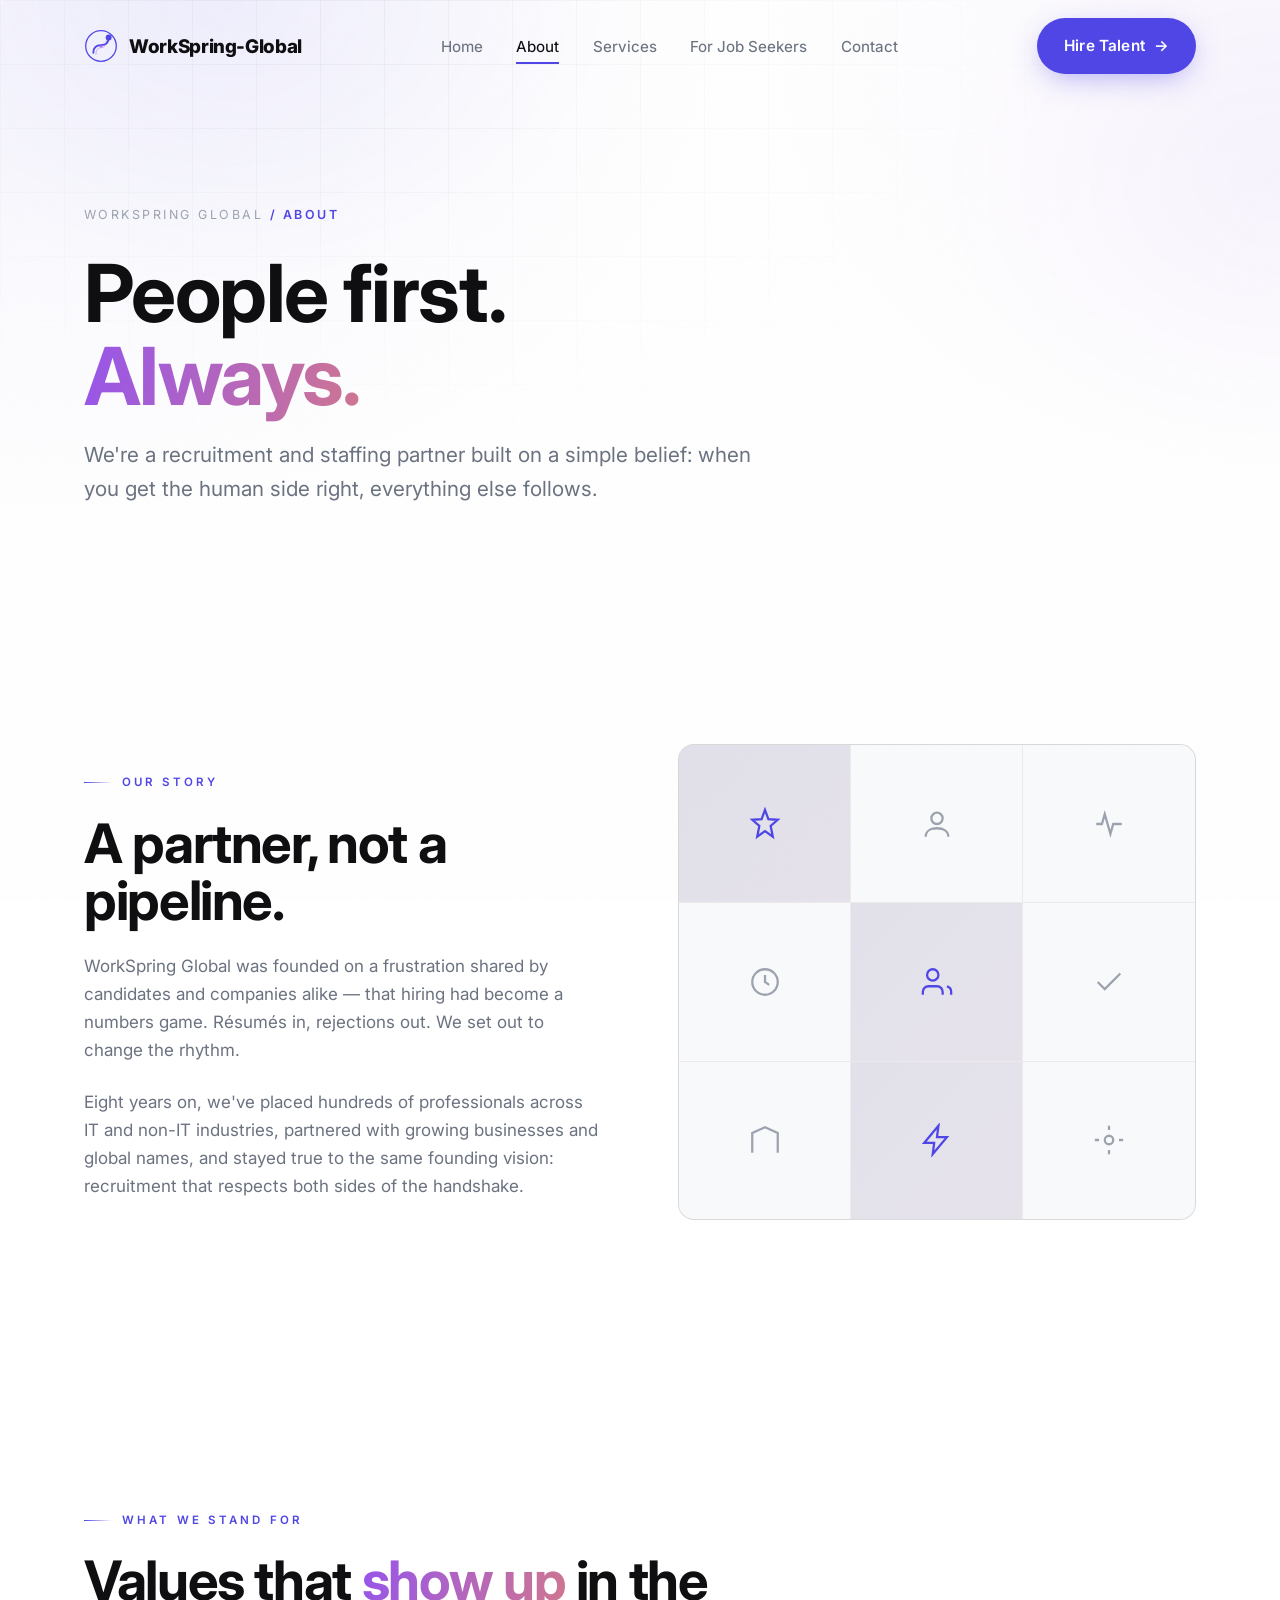
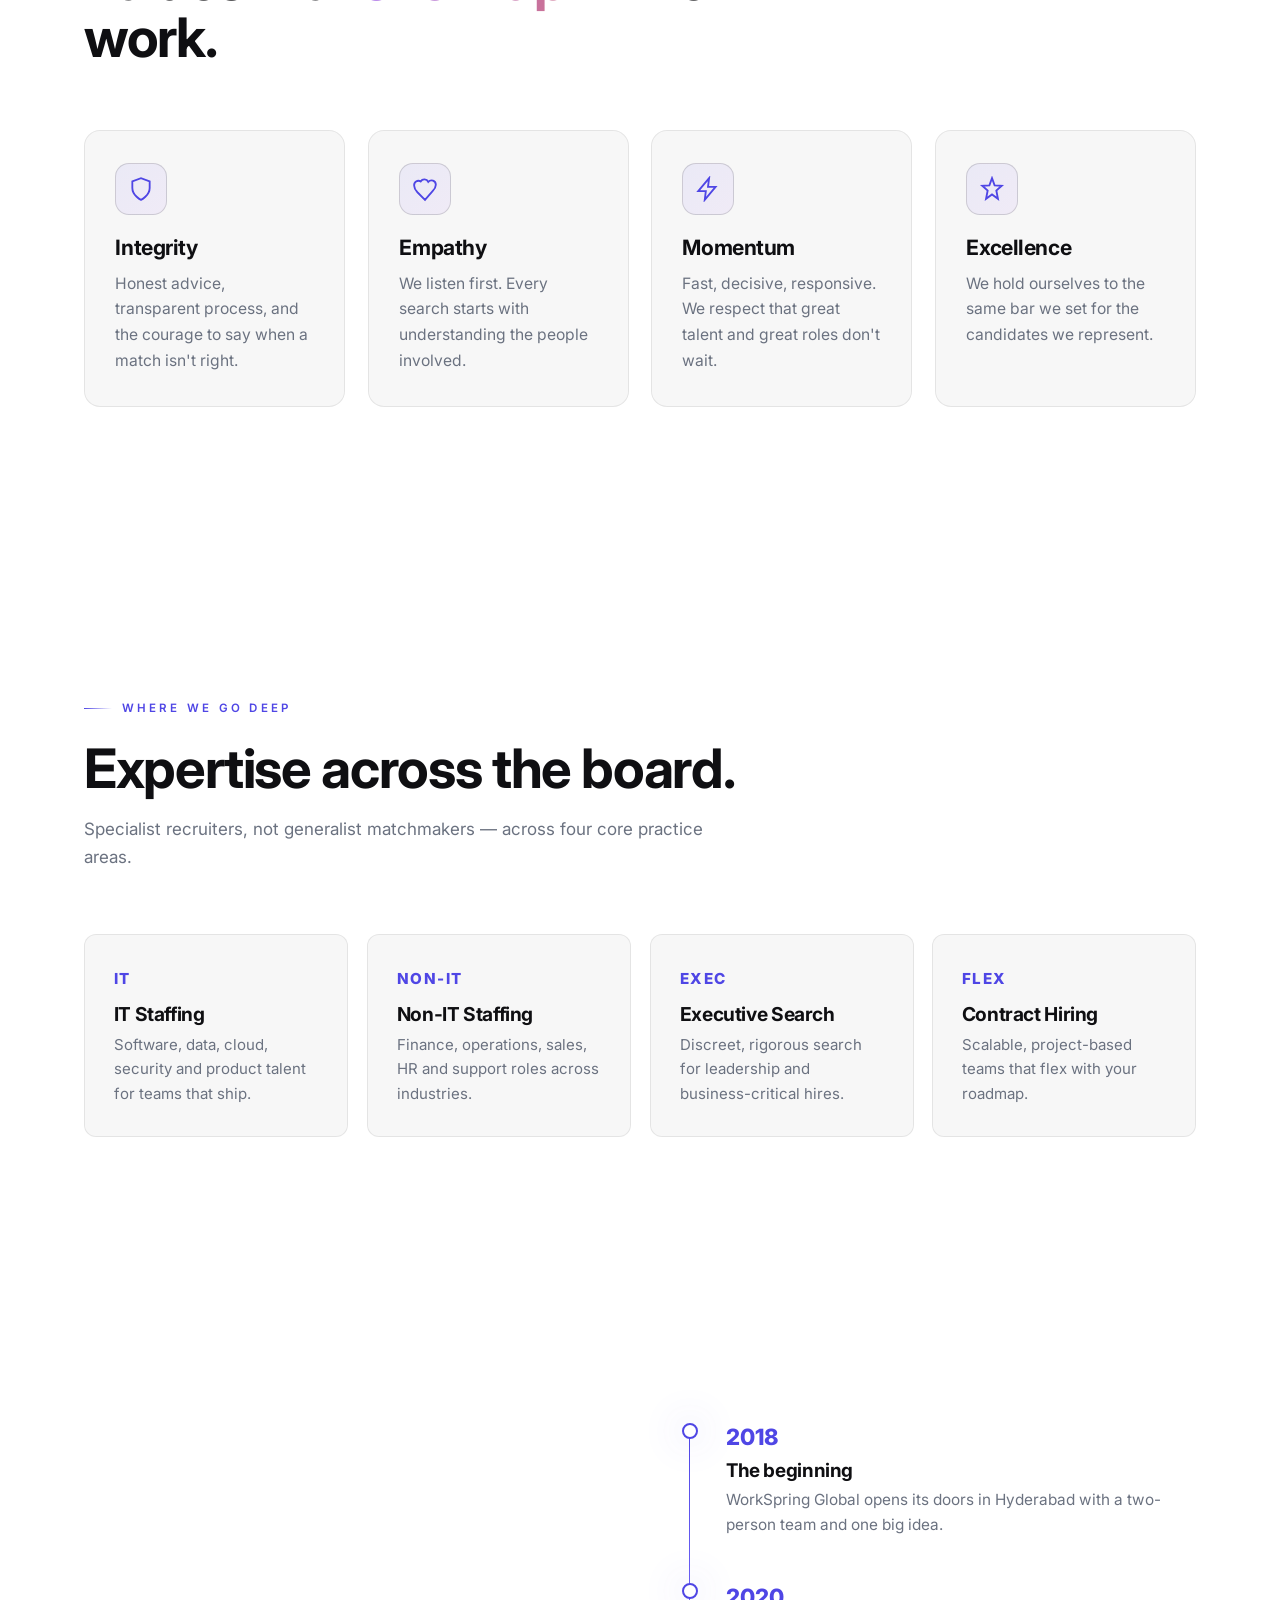
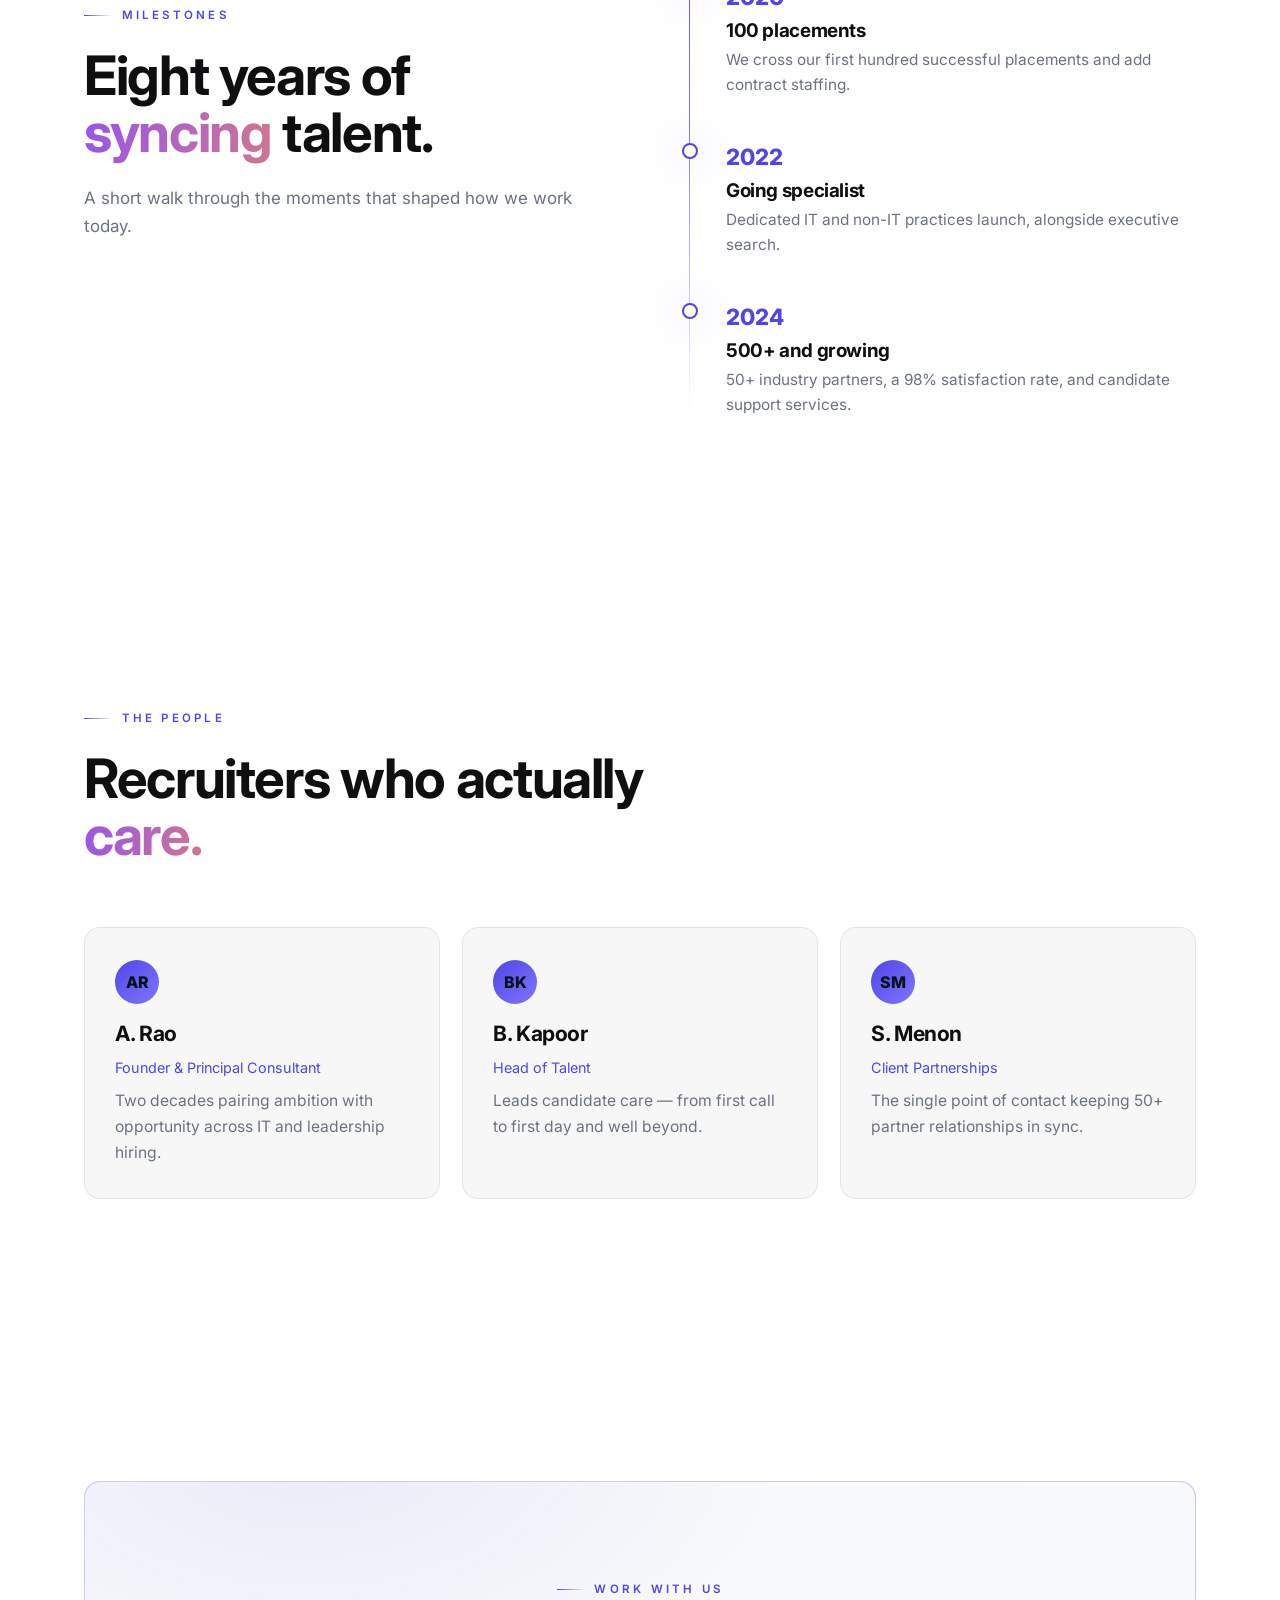
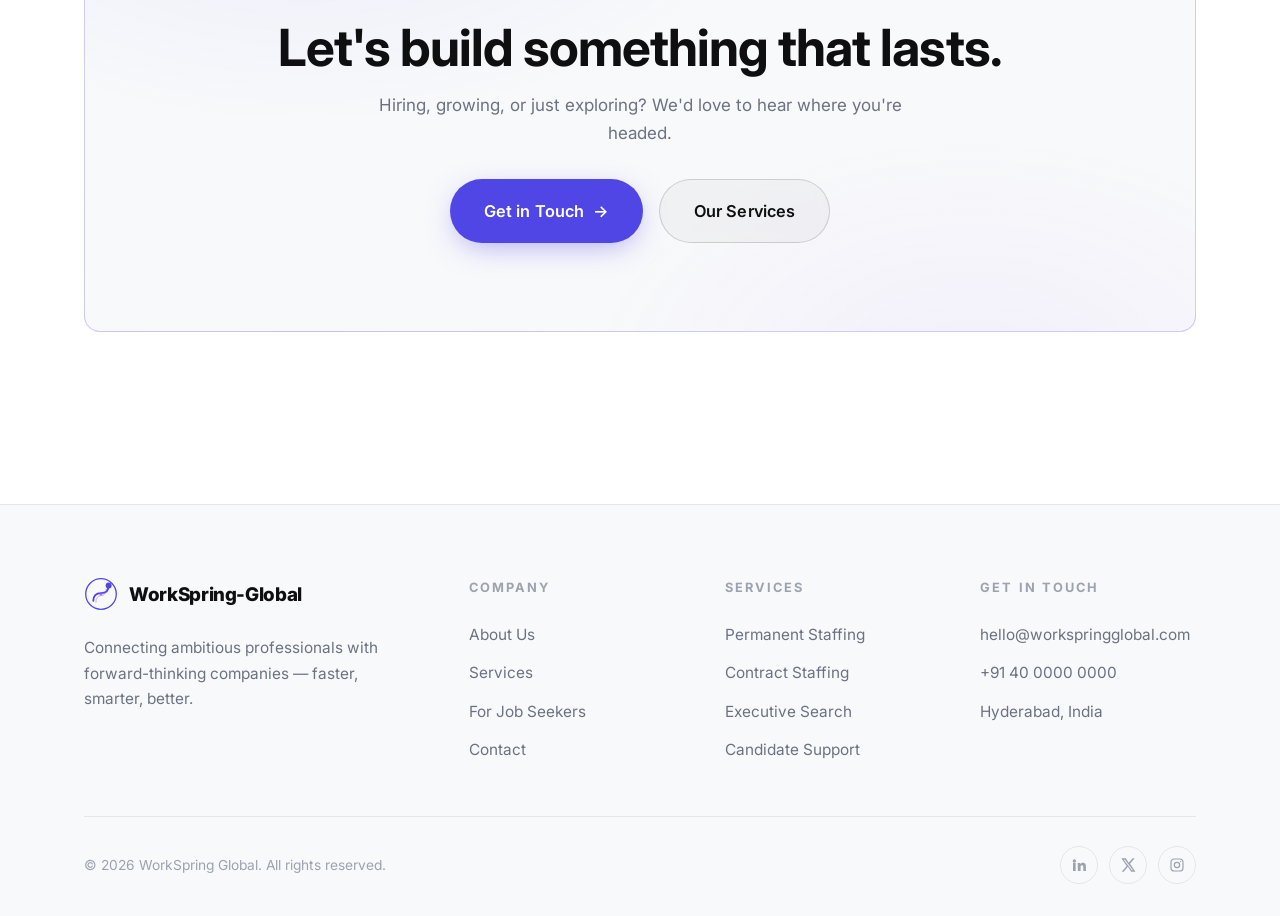
==== commit 73297bd3: "Change in the color pallet of FE" ====
--- a/about.html
+++ b/about.html
@@ -7,9 +7,9 @@
   <meta name="description" content="The story, mission and values behind WorkSpring Global — a global recruitment partner building careers and teams that last." />
   <link rel="preconnect" href="https://fonts.googleapis.com" />
   <link rel="preconnect" href="https://fonts.gstatic.com" crossorigin />
-  <link href="https://fonts.googleapis.com/css2?family=Syne:wght@600;700;800&family=Outfit:wght@300;350;400;450;500;600&display=swap" rel="stylesheet" />
-  <link rel="stylesheet" href="css/styles.css" />
-  <link rel="icon" href="data:image/svg+xml,%3Csvg xmlns='http://www.w3.org/2000/svg' viewBox='0 0 32 32'%3E%3Ccircle cx='16' cy='16' r='14' fill='none' stroke='%2300d4ff' stroke-width='2'/%3E%3Cpath d='M9 24 Q9 16 16 16 Q23 16 23 8' stroke='%2300d4ff' stroke-width='2.2' fill='none' stroke-linecap='round'/%3E%3Ccircle cx='23' cy='8' r='3' fill='%2300ff88'/%3E%3C/svg%3E" />
+  <link href="https://fonts.googleapis.com/css2?family=Inter:wght@300;400;500;600;700;800&display=swap" rel="stylesheet" />
+  <link rel="stylesheet" href="css/styles.css?v=3" />
+  <link rel="icon" href="data:image/svg+xml,%3Csvg xmlns='http://www.w3.org/2000/svg' viewBox='0 0 32 32'%3E%3Ccircle cx='16' cy='16' r='14' fill='none' stroke='%234F46E5' stroke-width='2'/%3E%3Cpath d='M9 24 Q9 16 16 16 Q23 16 23 8' stroke='%234F46E5' stroke-width='2.2' fill='none' stroke-linecap='round'/%3E%3Ccircle cx='23' cy='8' r='3' fill='%239655EB'/%3E%3C/svg%3E" />
 </head>
 <body>
   <div class="scroll-progress" aria-hidden="true"></div>
@@ -18,7 +18,7 @@
     <div class="wrap nav__inner">
       <a class="brand" href="index.html" aria-label="WorkSpring Global – Spring Into Your Next Hire">
         <span class="brand__mark" aria-hidden="true">
-          <svg viewBox="0 0 40 40" fill="none"><circle cx="20" cy="20" r="18" stroke="url(#g1)" stroke-width="1.5"/><path d="M11 28 Q11 19 20 19 Q29 19 29 10" stroke="#00d4ff" stroke-width="2.2" fill="none" stroke-linecap="round"/><path d="M14 30 Q14 22 20 22 Q26 22 26 14" stroke="#00ff88" stroke-width="1" fill="none" stroke-linecap="round" opacity="0.5"/><circle cx="29" cy="10" r="3.5" fill="#00d4ff"/><circle cx="20" cy="20" r="1.8" fill="#00ff88" opacity="0.8"/><defs><linearGradient id="g1" x1="0" y1="0" x2="40" y2="40"><stop stop-color="#00d4ff"/><stop offset="1" stop-color="#00ff88"/></linearGradient></defs></svg>
+          <svg viewBox="0 0 40 40" fill="none"><circle cx="20" cy="20" r="18" stroke="url(#g1)" stroke-width="1.5"/><path d="M11 28 Q11 19 20 19 Q29 19 29 10" stroke="#4F46E5" stroke-width="2.2" fill="none" stroke-linecap="round"/><path d="M14 30 Q14 22 20 22 Q26 22 26 14" stroke="#9655EB" stroke-width="1" fill="none" stroke-linecap="round" opacity="0.5"/><circle cx="29" cy="10" r="3.5" fill="#4F46E5"/><circle cx="20" cy="20" r="1.8" fill="#9655EB" opacity="0.8"/><defs><linearGradient id="g1" x1="0" y1="0" x2="40" y2="40"><stop stop-color="#4F46E5"/><stop offset="1" stop-color="#9655EB"/></linearGradient></defs></svg>
         </span>
         <span class="brand__text">WorkSpring-Global</span>
       </a>
@@ -187,7 +187,7 @@
     <div class="wrap">
       <div class="footer__grid">
         <div class="footer__brand">
-          <a class="brand" href="index.html"><span class="brand__mark" aria-hidden="true"><svg viewBox="0 0 40 40" fill="none"><circle cx="20" cy="20" r="18" stroke="url(#g2)" stroke-width="1.5"/><path d="M11 28 Q11 19 20 19 Q29 19 29 10" stroke="#00d4ff" stroke-width="2.2" fill="none" stroke-linecap="round"/><path d="M14 30 Q14 22 20 22 Q26 22 26 14" stroke="#00ff88" stroke-width="1" fill="none" stroke-linecap="round" opacity="0.5"/><circle cx="29" cy="10" r="3.5" fill="#00d4ff"/><circle cx="20" cy="20" r="1.8" fill="#00ff88" opacity="0.8"/><defs><linearGradient id="g2" x1="0" y1="0" x2="40" y2="40"><stop stop-color="#00d4ff"/><stop offset="1" stop-color="#00ff88"/></linearGradient></defs></svg></span><span class="brand__text">WorkSpring-Global</span></a>
+          <a class="brand" href="index.html"><span class="brand__mark" aria-hidden="true"><svg viewBox="0 0 40 40" fill="none"><circle cx="20" cy="20" r="18" stroke="url(#g2)" stroke-width="1.5"/><path d="M11 28 Q11 19 20 19 Q29 19 29 10" stroke="#4F46E5" stroke-width="2.2" fill="none" stroke-linecap="round"/><path d="M14 30 Q14 22 20 22 Q26 22 26 14" stroke="#9655EB" stroke-width="1" fill="none" stroke-linecap="round" opacity="0.5"/><circle cx="29" cy="10" r="3.5" fill="#4F46E5"/><circle cx="20" cy="20" r="1.8" fill="#9655EB" opacity="0.8"/><defs><linearGradient id="g2" x1="0" y1="0" x2="40" y2="40"><stop stop-color="#4F46E5"/><stop offset="1" stop-color="#9655EB"/></linearGradient></defs></svg></span><span class="brand__text">WorkSpring-Global</span></a>
           <p>Connecting ambitious professionals with forward-thinking companies — faster, smarter, better.</p>
         </div>
         <div class="footer__col"><h5>Company</h5><a href="about.html">About Us</a><a href="services.html">Services</a><a href="job-seekers.html">For Job Seekers</a><a href="contact.html">Contact</a></div>
--- a/css/styles.css
+++ b/css/styles.css
@@ -1,29 +1,41 @@
 /* ============================================================
-   AB TALENT SYNC — Global Stylesheet
-   Dark, premium recruiting aesthetic
-   Display: Syne · Body: Outfit
+   WORKSPRING-GLOBAL — Global Stylesheet
+   Mercor-inspired: deep navy · indigo · purple · orange
+   Font: Inter (all weights)
    ============================================================ */
 
 /* ---------- Tokens ---------- */
 :root {
-  --bg:            #0a0a0f;
-  --bg-2:          #0d0d16;
-  --surface:       rgba(255, 255, 255, 0.024);
-  --surface-2:     rgba(255, 255, 255, 0.045);
-  --line:          rgba(255, 255, 255, 0.08);
-  --line-strong:   rgba(255, 255, 255, 0.14);
-
-  --text:          #e8e8f0;
-  --text-dim:      #a3a3b8;
-  --text-faint:    #6a6a82;
-
-  --cyan:          #00d4ff;
-  --cyan-deep:     #0094c7;
-  --green:         #00ff88;
-  --green-deep:    #00b863;
-
-  --glow-cyan:     0 0 40px rgba(0, 212, 255, 0.28);
-  --glow-green:    0 0 40px rgba(0, 255, 136, 0.22);
+  /* Backgrounds — Mercor light theme */
+  --bg:            #ffffff;
+  --bg-2:          #f8f9fb;
+  --surface:       rgba(0, 0, 0, 0.03);
+  --surface-2:     rgba(0, 0, 0, 0.055);
+  --line:          rgba(0, 0, 0, 0.08);
+  --line-strong:   rgba(0, 0, 0, 0.14);
+
+  /* Text */
+  --text:          #0f0f12;
+  --text-dim:      #6b7280;
+  --text-faint:    #9ca3af;
+
+  /* Brand palette — Mercor-inspired */
+  --indigo:        #4F46E5;
+  --indigo-deep:   #3730A3;
+  --blue-violet:   #8274FF;
+  --purple:        #9655EB;
+  --orange:        #E6836C;
+  --peach:         #FBC682;
+
+  /* Aliases for backward-compat (used throughout stylesheet) */
+  --cyan:          #4F46E5;
+  --cyan-deep:     #3730A3;
+  --green:         #8274FF;
+  --green-deep:    #6D5FD5;
+
+  /* Glows */
+  --glow-cyan:     0 0 40px rgba(79, 70, 229, 0.32);
+  --glow-green:    0 0 40px rgba(130, 116, 255, 0.26);
 
   --ease:          cubic-bezier(0.25, 0.46, 0.45, 0.94);
   --ease-out:      cubic-bezier(0.16, 1, 0.3, 1);
@@ -31,12 +43,14 @@
   --maxw:          1240px;
   --pad:           clamp(1.25rem, 5vw, 4rem);
 
-  --font-display:  'Syne', sans-serif;
-  --font-body:     'Outfit', sans-serif;
-
-  --r-sm: 10px;
-  --r-md: 16px;
-  --r-lg: 24px;
+  /* Inter everywhere — clean, modern, Mercor-like */
+  --font-display:  'Inter', -apple-system, BlinkMacSystemFont, 'Segoe UI', sans-serif;
+  --font-body:     'Inter', -apple-system, BlinkMacSystemFont, 'Segoe UI', sans-serif;
+
+  /* Tighter, premium radii */
+  --r-sm: 8px;
+  --r-md: 12px;
+  --r-lg: 16px;
 }
 
 /* ---------- Reset ---------- */
@@ -48,9 +62,9 @@
   font-family: var(--font-body);
   background: var(--bg);
   color: var(--text);
-  line-height: 1.6;
+  line-height: 1.65;
   font-size: 1.0625rem;
-  font-weight: 350;
+  font-weight: 400;
   overflow-x: hidden;
   -webkit-font-smoothing: antialiased;
   text-rendering: optimizeLegibility;
@@ -63,9 +77,8 @@
   inset: 0;
   z-index: -2;
   background:
-    radial-gradient(60rem 50rem at 12% -8%, rgba(0, 212, 255, 0.10), transparent 60%),
-    radial-gradient(50rem 45rem at 105% 8%, rgba(0, 255, 136, 0.07), transparent 55%),
-    radial-gradient(70rem 60rem at 80% 110%, rgba(0, 148, 199, 0.08), transparent 60%),
+    radial-gradient(70rem 55rem at 5% 0%, rgba(79, 70, 229, 0.05), transparent 60%),
+    radial-gradient(60rem 50rem at 100% 5%, rgba(150, 85, 235, 0.04), transparent 55%),
     var(--bg);
 }
 body::after {
@@ -82,7 +95,7 @@
 a { color: inherit; text-decoration: none; }
 button { font-family: inherit; cursor: pointer; border: none; background: none; color: inherit; }
 ul { list-style: none; }
-::selection { background: var(--cyan); color: #04141a; }
+::selection { background: var(--indigo); color: #ffffff; }
 
 /* ---------- Layout helpers ---------- */
 .wrap { width: 100%; max-width: var(--maxw); margin-inline: auto; padding-inline: var(--pad); }
@@ -124,7 +137,7 @@
 .accent { color: var(--cyan); }
 .accent-green { color: var(--green); }
 .text-grad {
-  background: linear-gradient(100deg, var(--cyan), var(--green) 130%);
+  background: linear-gradient(100deg, var(--purple), var(--orange) 140%);
   -webkit-background-clip: text;
   background-clip: text;
   color: transparent;
@@ -150,26 +163,29 @@
 .btn:hover .arrow { transform: translateX(4px); }
 
 .btn--primary {
-  background: linear-gradient(100deg, var(--cyan), var(--cyan-deep));
-  color: #03141b;
-  box-shadow: 0 8px 30px -8px rgba(0, 212, 255, 0.55);
-}
-.btn--primary:hover { box-shadow: 0 12px 44px -8px rgba(0, 212, 255, 0.75), var(--glow-cyan); }
+  background: var(--indigo);
+  color: #ffffff;
+  box-shadow: 0 8px 30px -8px rgba(79, 70, 229, 0.50);
+}
+.btn--primary:hover {
+  background: var(--blue-violet);
+  box-shadow: 0 12px 44px -8px rgba(130, 116, 255, 0.70), var(--glow-cyan);
+}
 
 .btn--green {
-  background: linear-gradient(100deg, var(--green), var(--green-deep));
-  color: #02160d;
-  box-shadow: 0 8px 30px -8px rgba(0, 255, 136, 0.5);
-}
-.btn--green:hover { box-shadow: 0 12px 44px -8px rgba(0, 255, 136, 0.7), var(--glow-green); }
+  background: linear-gradient(100deg, var(--purple), var(--orange));
+  color: #ffffff;
+  box-shadow: 0 8px 30px -8px rgba(150, 85, 235, 0.45);
+}
+.btn--green:hover { box-shadow: 0 12px 44px -8px rgba(150, 85, 235, 0.65), var(--glow-green); }
 
 .btn--ghost {
-  border: 1px solid var(--line-strong);
+  border: 1px solid rgba(0, 0, 0, 0.15);
   color: var(--text);
-  background: var(--surface);
+  background: rgba(0, 0, 0, 0.03);
   backdrop-filter: blur(6px);
 }
-.btn--ghost:hover { border-color: var(--cyan); color: var(--cyan); background: rgba(0, 212, 255, 0.06); }
+.btn--ghost:hover { border-color: var(--indigo); color: var(--indigo); background: rgba(79, 70, 229, 0.06); }
 
 .btn--lg { padding: 1.1rem 2.1rem; font-size: 1.02rem; }
 
@@ -185,10 +201,11 @@
   padding-block: 1.15rem;
 }
 .nav.scrolled {
-  background: rgba(10, 10, 15, 0.72);
-  backdrop-filter: blur(18px) saturate(140%);
+  background: rgba(255, 255, 255, 0.92);
+  backdrop-filter: blur(20px) saturate(160%);
   border-bottom-color: var(--line);
   padding-block: 0.7rem;
+  box-shadow: 0 1px 24px rgba(0,0,0,0.06);
 }
 .nav__inner {
   display: flex;
@@ -254,7 +271,7 @@
   position: fixed;
   inset: 0;
   z-index: 110;
-  background: rgba(8, 8, 13, 0.96);
+  background: rgba(255, 255, 255, 0.98);
   backdrop-filter: blur(20px);
   display: flex;
   flex-direction: column;
@@ -312,7 +329,8 @@
   z-index: 1;
   pointer-events: none;
   background:
-    radial-gradient(40rem 30rem at 28% 42%, rgba(0, 212, 255, 0.10), transparent 70%),
+    radial-gradient(50rem 40rem at 10% 20%, rgba(79, 70, 229, 0.07), transparent 65%),
+    radial-gradient(40rem 30rem at 90% 50%, rgba(150, 85, 235, 0.05), transparent 65%),
     linear-gradient(180deg, transparent 55%, var(--bg) 100%);
 }
 .hero__inner { position: relative; z-index: 2; width: 100%; }
@@ -331,7 +349,7 @@
 }
 .hero__cycler .word {
   grid-area: 1 / 1;
-  background: linear-gradient(100deg, var(--cyan), var(--green));
+  background: linear-gradient(100deg, var(--purple), var(--orange));
   -webkit-background-clip: text;
   background-clip: text;
   color: transparent;
@@ -411,7 +429,7 @@
   font-weight: 800;
   font-size: clamp(2.2rem, 4.5vw, 3.4rem);
   line-height: 1;
-  background: linear-gradient(180deg, var(--text), var(--cyan));
+  background: linear-gradient(160deg, var(--text), var(--indigo));
   -webkit-background-clip: text;
   background-clip: text;
   color: transparent;
@@ -465,9 +483,9 @@
   color: var(--text-faint);
 }
 .icon-grid__cell svg { width: 34px; height: 34px; transition: transform 0.5s var(--ease), color 0.4s var(--ease); }
-.icon-grid__cell:hover { background: rgba(0,212,255,0.05); color: var(--cyan); }
+.icon-grid__cell:hover { background: rgba(79,70,229,0.05); color: var(--cyan); }
 .icon-grid__cell:hover svg { transform: scale(1.15) rotate(-4deg); }
-.icon-grid__cell--accent { background: linear-gradient(135deg, rgba(0,212,255,0.12), rgba(0,255,136,0.06)); color: var(--cyan); }
+.icon-grid__cell--accent { background: linear-gradient(135deg, rgba(79,70,229,0.06), rgba(150,85,235,0.06)); color: var(--cyan); }
 
 /* ============================================================
    FEATURE / DIFFERENTIATOR CARDS
@@ -490,7 +508,7 @@
   content: "";
   position: absolute;
   inset: 0;
-  background: radial-gradient(20rem 16rem at var(--mx, 50%) var(--my, 0%), rgba(0,212,255,0.10), transparent 70%);
+  background: radial-gradient(20rem 16rem at var(--mx, 50%) var(--my, 0%), rgba(79,70,229,0.10), transparent 70%);
   opacity: 0;
   transition: opacity 0.5s var(--ease);
   pointer-events: none;
@@ -501,7 +519,7 @@
   width: 52px; height: 52px;
   display: grid; place-items: center;
   border-radius: 14px;
-  background: linear-gradient(135deg, rgba(0,212,255,0.16), rgba(0,255,136,0.08));
+  background: linear-gradient(135deg, rgba(79,70,229,0.08), rgba(150,85,235,0.08));
   border: 1px solid var(--line-strong);
   color: var(--cyan);
   margin-bottom: 1.4rem;
@@ -540,14 +558,14 @@
 }
 .dual__half--employer {
   background:
-    radial-gradient(30rem 24rem at 0% 0%, rgba(0,212,255,0.12), transparent 65%),
+    radial-gradient(30rem 24rem at 0% 0%, rgba(79,70,229,0.06), transparent 65%),
     var(--bg-2);
   clip-path: polygon(0 0, 100% 0, calc(100% - 80px) 100%, 0 100%);
   padding-right: clamp(3rem, 6vw, 6rem);
 }
 .dual__half--candidate {
   background:
-    radial-gradient(30rem 24rem at 100% 100%, rgba(0,255,136,0.10), transparent 65%),
+    radial-gradient(30rem 24rem at 100% 100%, rgba(150,85,235,0.06), transparent 65%),
     var(--bg);
   clip-path: polygon(80px 0, 100% 0, 100% 100%, 0 100%);
   margin-left: -80px;
@@ -575,8 +593,8 @@
   inset: 0;
   z-index: -1;
   background:
-    radial-gradient(40rem 30rem at 18% 0%, rgba(0,212,255,0.13), transparent 60%),
-    radial-gradient(36rem 28rem at 100% 30%, rgba(0,255,136,0.07), transparent 60%);
+    radial-gradient(40rem 30rem at 18% 0%, rgba(79,70,229,0.05), transparent 60%),
+    radial-gradient(36rem 28rem at 100% 30%, rgba(150,85,235,0.04), transparent 60%);
 }
 .page-hero__grid-deco {
   position: absolute;
@@ -671,15 +689,15 @@
 .service-block > div > p { color: var(--text-dim); margin-bottom: 1.6rem; }
 .benefits { display: grid; gap: 0.8rem; margin-bottom: 1.8rem; }
 .benefits li { display: flex; align-items: flex-start; gap: 0.8rem; color: var(--text); font-size: 0.98rem; }
-.benefits li svg { width: 20px; height: 20px; flex-shrink: 0; color: var(--green); margin-top: 2px; }
+.benefits li svg { width: 20px; height: 20px; flex-shrink: 0; color: var(--purple); margin-top: 2px; }
 
 .service-block__media {
   aspect-ratio: 4 / 3.3;
   border-radius: var(--r-lg);
   border: 1px solid var(--line);
   background:
-    radial-gradient(24rem 20rem at 70% 20%, rgba(0,212,255,0.16), transparent 60%),
-    radial-gradient(20rem 16rem at 10% 90%, rgba(0,255,136,0.10), transparent 60%),
+    radial-gradient(24rem 20rem at 70% 20%, rgba(79,70,229,0.08), transparent 60%),
+    radial-gradient(20rem 16rem at 10% 90%, rgba(150,85,235,0.06), transparent 60%),
     var(--bg-2);
   position: relative;
   overflow: hidden;
@@ -695,7 +713,7 @@
   -webkit-mask-image: radial-gradient(circle at center, #000, transparent 78%);
   mask-image: radial-gradient(circle at center, #000, transparent 78%);
 }
-.service-block__media svg { width: 38%; height: auto; color: var(--cyan); position: relative; z-index: 1; filter: drop-shadow(0 0 30px rgba(0,212,255,0.35)); }
+.service-block__media svg { width: 38%; height: auto; color: var(--cyan); position: relative; z-index: 1; filter: drop-shadow(0 0 30px rgba(79,70,229,0.35)); }
 
 /* sub-services chips */
 .subservices { display: grid; grid-template-columns: repeat(auto-fit, minmax(220px, 1fr)); gap: 1.1rem; margin-top: 1.5rem; }
@@ -706,8 +724,8 @@
   background: var(--surface);
   transition: border-color 0.4s var(--ease), background 0.4s var(--ease);
 }
-.subservice:hover { border-color: var(--green); background: rgba(0,255,136,0.04); }
-.subservice .si { width: 40px; height: 40px; display: grid; place-items: center; border-radius: 11px; background: rgba(0,255,136,0.1); color: var(--green); margin-bottom: 0.9rem; }
+.subservice:hover { border-color: var(--purple); background: rgba(150,85,235,0.06); }
+.subservice .si { width: 40px; height: 40px; display: grid; place-items: center; border-radius: 11px; background: rgba(150,85,235,0.12); color: var(--purple); margin-bottom: 0.9rem; }
 .subservice .si svg { width: 20px; height: 20px; }
 .subservice h4 { font-size: 1.08rem; margin-bottom: 0.4rem; }
 .subservice p { color: var(--text-dim); font-size: 0.9rem; }
@@ -831,12 +849,12 @@
 .field textarea { resize: vertical; min-height: 130px; }
 .field input:focus, .field textarea:focus, .field select:focus {
   border-color: var(--cyan);
-  box-shadow: 0 0 0 3px rgba(0,212,255,0.12);
+  box-shadow: 0 0 0 3px rgba(79,70,229,0.06);
 }
 .field input::placeholder, .field textarea::placeholder { color: var(--text-faint); }
 .field--row { display: grid; grid-template-columns: 1fr 1fr; gap: 1.2rem; }
 .field select { appearance: none; cursor: pointer;
-  background-image: url("data:image/svg+xml,%3Csvg xmlns='http://www.w3.org/2000/svg' width='12' height='8' fill='none'%3E%3Cpath d='M1 1l5 5 5-5' stroke='%2300d4ff' stroke-width='1.6'/%3E%3C/svg%3E");
+  background-image: url("data:image/svg+xml,%3Csvg xmlns='http://www.w3.org/2000/svg' width='12' height='8' fill='none'%3E%3Cpath d='M1 1l5 5 5-5' stroke='%234F46E5' stroke-width='1.6'/%3E%3C/svg%3E");
   background-repeat: no-repeat; background-position: right 1.1rem center;
 }
 .field .err { display: none; color: #ff6b8a; font-size: 0.8rem; margin-top: 0.4rem; }
@@ -853,9 +871,9 @@
   width: 64px; height: 64px; margin: 0 auto 1.2rem;
   border-radius: 50%;
   display: grid; place-items: center;
-  background: rgba(0,255,136,0.12);
-  border: 1px solid var(--green);
-  color: var(--green);
+  background: rgba(150,85,235,0.12);
+  border: 1px solid var(--purple);
+  color: var(--purple);
 }
 .form__success h3 { font-size: 1.6rem; margin-bottom: 0.6rem; }
 .form__success p { color: var(--text-dim); }
@@ -875,7 +893,7 @@
   width: 44px; height: 44px; flex-shrink: 0;
   display: grid; place-items: center;
   border-radius: 12px;
-  background: linear-gradient(135deg, rgba(0,212,255,0.16), rgba(0,255,136,0.08));
+  background: linear-gradient(135deg, rgba(79,70,229,0.08), rgba(150,85,235,0.08));
   color: var(--cyan);
 }
 .contact-card .ci svg { width: 20px; height: 20px; }
@@ -898,7 +916,7 @@
   opacity: 0.5;
 }
 .map-card__pin { position: relative; z-index: 1; text-align: center; color: var(--text-dim); }
-.map-card__pin svg { width: 40px; height: 40px; color: var(--cyan); filter: drop-shadow(0 0 16px rgba(0,212,255,0.5)); }
+.map-card__pin svg { width: 40px; height: 40px; color: var(--cyan); filter: drop-shadow(0 0 16px rgba(79,70,229,0.5)); }
 .map-card__pin b { display: block; font-family: var(--font-display); color: var(--text); margin-top: 0.6rem; }
 
 /* ============================================================
@@ -907,12 +925,13 @@
 .cta-banner {
   position: relative;
   border-radius: var(--r-lg);
-  border: 1px solid var(--line);
-  padding: clamp(2.6rem, 6vw, 4.5rem);
+  border: 1px solid rgba(79, 70, 229, 0.25);
+  padding: clamp(3rem, 7vw, 5.5rem);
   text-align: center;
   overflow: hidden;
   background:
-    radial-gradient(40rem 20rem at 50% -20%, rgba(0,212,255,0.18), transparent 60%),
+    radial-gradient(50rem 30rem at 20% -10%, rgba(79, 70, 229, 0.08), transparent 60%),
+    radial-gradient(40rem 25rem at 80% 110%, rgba(150, 85, 235, 0.06), transparent 60%),
     var(--bg-2);
 }
 .cta-banner h2 { font-size: clamp(1.9rem, 4.5vw, 3.2rem); margin-bottom: 1rem; }
@@ -924,6 +943,7 @@
    ============================================================ */
 .footer {
   border-top: 1px solid var(--line);
+  background: var(--bg-2);
   padding-block: clamp(3rem, 6vw, 4.5rem) 2rem;
   margin-top: 2rem;
 }
@@ -1101,7 +1121,7 @@
   position: fixed;
   width: 40px; height: 40px;
   border-radius: 50%;
-  border: 1.5px solid rgba(0, 212, 255, 0.45);
+  border: 1.5px solid rgba(79, 70, 229, 0.40);
   pointer-events: none;
   z-index: 9998;
   top: 0; left: 0;
@@ -1109,14 +1129,14 @@
   transition: width 0.32s var(--ease-out), height 0.32s var(--ease-out), border-color 0.3s, opacity 0.3s;
   will-change: left, top;
 }
-.cursor-dot.hovered  { width: 14px; height: 14px; background: var(--green); }
-.cursor-ring.hovered { width: 58px; height: 58px; border-color: rgba(0, 255, 136, 0.4); }
+.cursor-dot.hovered  { width: 14px; height: 14px; background: var(--purple); }
+.cursor-ring.hovered { width: 58px; height: 58px; border-color: rgba(150, 85, 235, 0.25); }
 
 /* ---------- Marquee ticker ---------- */
 .ticker-wrap {
   overflow: hidden;
   border-block: 1px solid var(--line);
-  background: linear-gradient(180deg, rgba(0,212,255,0.03), transparent);
+  background: linear-gradient(180deg, rgba(79,70,229,0.03), transparent);
   padding-block: 0.95rem;
   position: relative;
 }
@@ -1178,8 +1198,8 @@
   will-change: transform;
   z-index: 0;
 }
-.orb--cyan  { background: radial-gradient(circle, rgba(0,212,255,0.22), rgba(0,212,255,0.04)); }
-.orb--green { background: radial-gradient(circle, rgba(0,255,136,0.16), rgba(0,255,136,0.02)); }
+.orb--cyan  { background: radial-gradient(circle, rgba(79,70,229,0.07), rgba(79,70,229,0.04)); }
+.orb--green { background: radial-gradient(circle, rgba(150,85,235,0.05), rgba(150,85,235,0.02)); }
 @keyframes floatOrb {
   0%   { transform: translate(0, 0) scale(1); }
   100% { transform: translate(var(--tx, 40px), var(--ty, 30px)) scale(var(--ts, 1.08)); }
@@ -1235,15 +1255,15 @@
   animation: btnGlowCyan 3.2s ease-in-out infinite;
 }
 @keyframes btnGlowCyan {
-  0%, 100% { box-shadow: 0 8px 30px -8px rgba(0, 212, 255, 0.55); }
-  50%       { box-shadow: 0 8px 44px -4px rgba(0, 212, 255, 0.90), 0 0 60px -10px rgba(0, 212, 255, 0.35); }
+  0%, 100% { box-shadow: 0 8px 30px -8px rgba(79, 70, 229, 0.55); }
+  50%       { box-shadow: 0 8px 44px -4px rgba(79, 70, 229, 0.90), 0 0 60px -10px rgba(79, 70, 229, 0.35); }
 }
 .btn--green {
   animation: btnGlowGreen 3.2s ease-in-out infinite;
 }
 @keyframes btnGlowGreen {
-  0%, 100% { box-shadow: 0 8px 30px -8px rgba(0, 255, 136, 0.50); }
-  50%       { box-shadow: 0 8px 44px -4px rgba(0, 255, 136, 0.85), 0 0 60px -10px rgba(0, 255, 136, 0.30); }
+  0%, 100% { box-shadow: 0 8px 30px -8px rgba(150, 85, 235, 0.50); }
+  50%       { box-shadow: 0 8px 44px -4px rgba(150, 85, 235, 0.85), 0 0 60px -10px rgba(150, 85, 235, 0.30); }
 }
 
 /* ---------- Brand: glitch on hover ---------- */
@@ -1266,7 +1286,7 @@
   position: absolute;
   inset: -16px;
   border-radius: 50%;
-  border: 1.5px solid rgba(0, 212, 255, 0.5);
+  border: 1.5px solid rgba(79, 70, 229, 0.5);
   animation: statRing 0.8s var(--ease-out) forwards;
 }
 @keyframes statRing {
@@ -1333,7 +1353,7 @@
   position: fixed;
   inset: 0;
   z-index: 9990;
-  background: linear-gradient(135deg, rgba(0,212,255,0.08), rgba(0,255,136,0.06));
+  background: linear-gradient(135deg, rgba(79,70,229,0.08), rgba(150,85,235,0.06));
   opacity: 0;
   pointer-events: none;
   animation: pageFlash 0.5s var(--ease-out) forwards;
@@ -1351,7 +1371,7 @@
   content: "";
   position: absolute;
   inset: 0;
-  background: linear-gradient(135deg, rgba(0,212,255,0.1), rgba(0,255,136,0.05));
+  background: linear-gradient(135deg, rgba(79,70,229,0.1), rgba(150,85,235,0.05));
   opacity: 0;
   transition: opacity 0.4s var(--ease);
 }
@@ -1382,8 +1402,8 @@
   animation: tlDotPulse 2.5s ease-in-out infinite;
 }
 @keyframes tlDotPulse {
-  0%, 100% { box-shadow: 0 0 0 0 rgba(0,212,255,0.5); }
-  50%       { box-shadow: 0 0 0 6px rgba(0,212,255,0); }
+  0%, 100% { box-shadow: 0 0 0 0 rgba(79,70,229,0.5); }
+  50%       { box-shadow: 0 0 0 6px rgba(79,70,229,0); }
 }
 
 /* ---------- Service block media: grid shimmer ---------- */
@@ -1391,7 +1411,7 @@
   content: "";
   position: absolute;
   inset: 0;
-  background: linear-gradient(135deg, transparent 40%, rgba(0,212,255,0.06) 50%, transparent 60%);
+  background: linear-gradient(135deg, transparent 40%, rgba(79,70,229,0.06) 50%, transparent 60%);
   background-size: 200% 200%;
   animation: mediaShimmer 3.5s ease-in-out infinite;
 }
